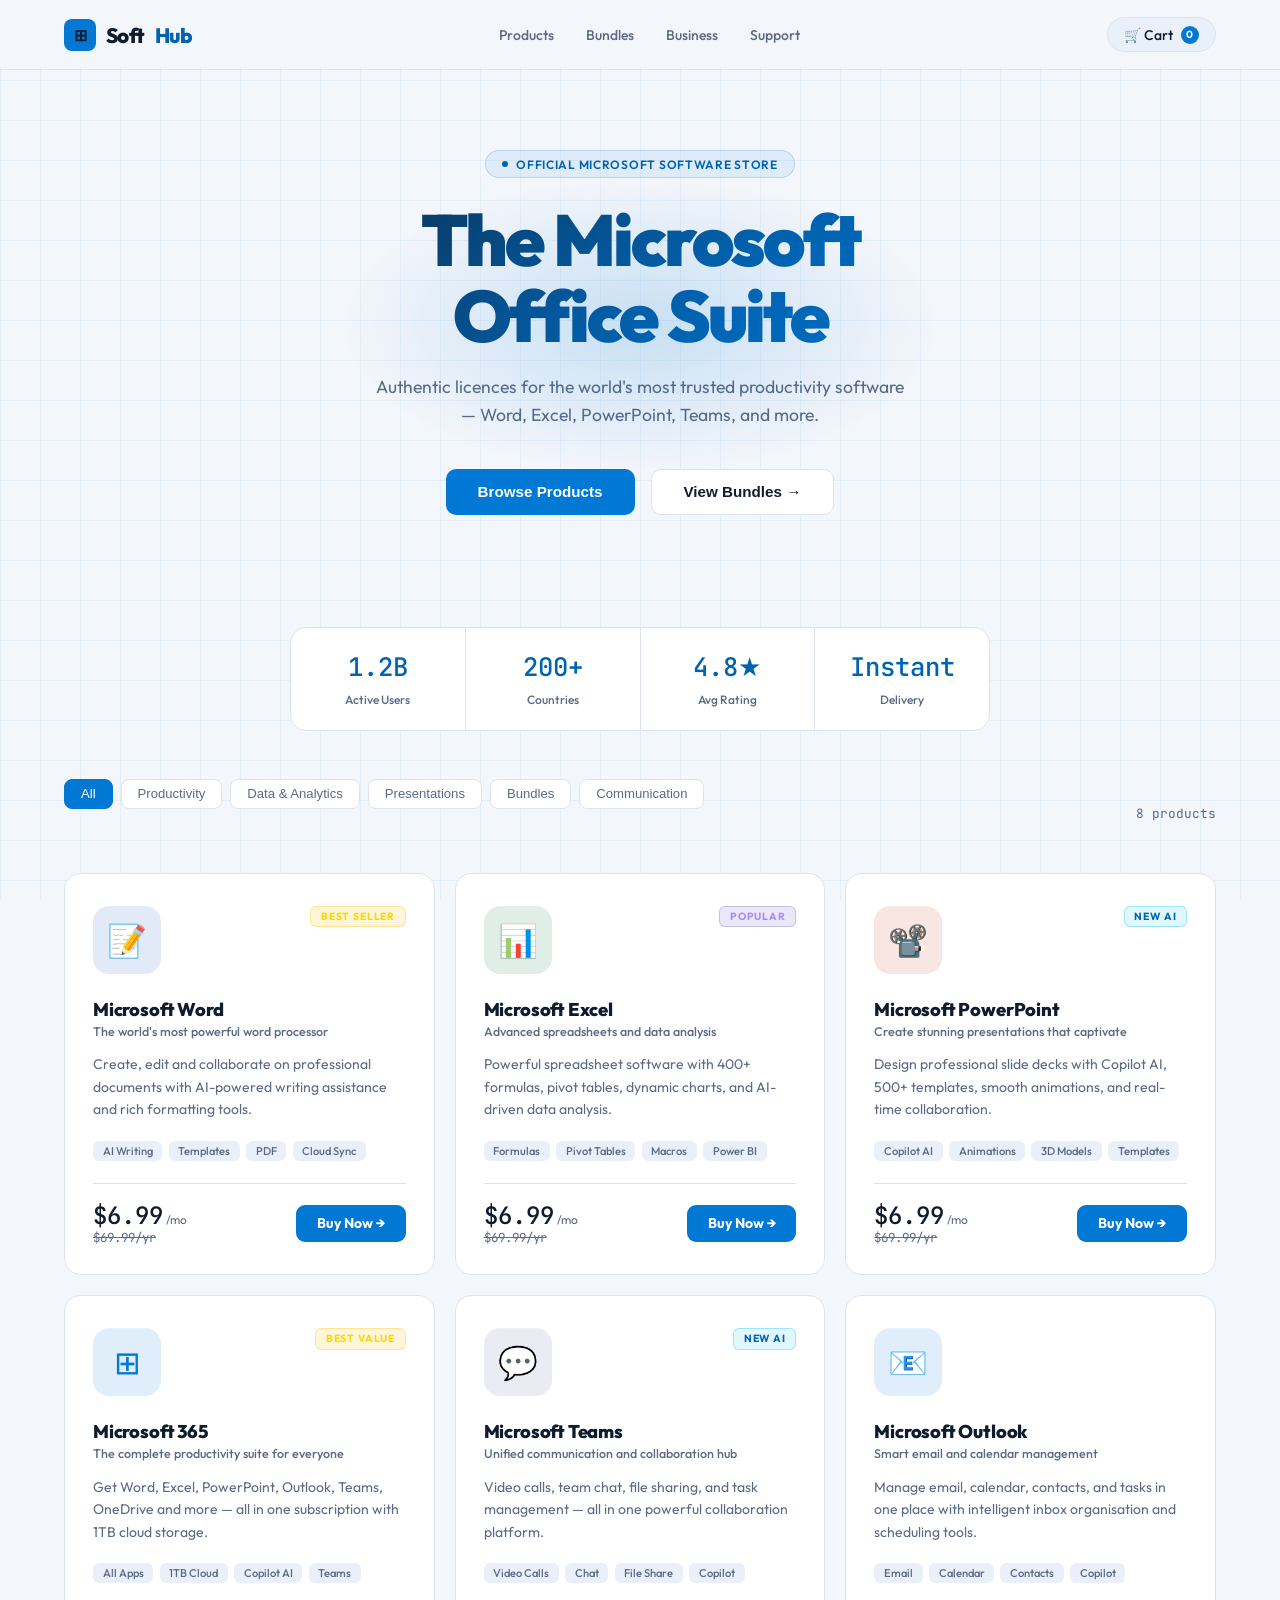
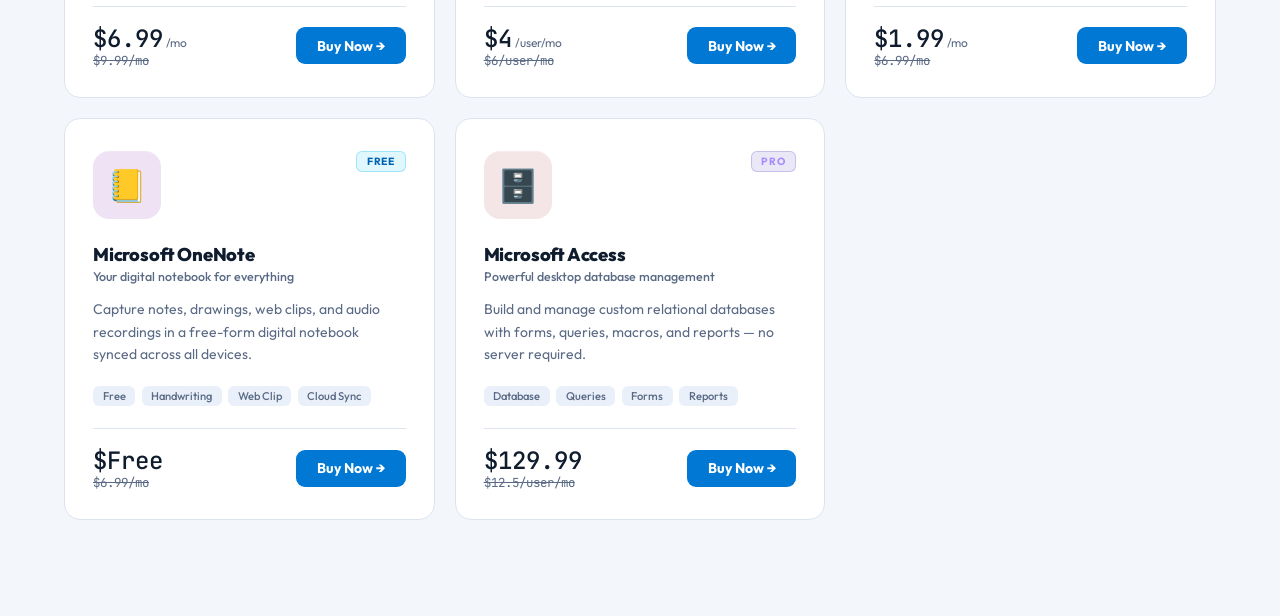
==== index.html @ 1234bba3 "Rename ms-office-store.html to index.html" ====
<!DOCTYPE html>
<html lang="en">
<head>
<meta charset="UTF-8">
<meta name="viewport" content="width=device-width, initial-scale=1.0">
<title>SoftHub — Microsoft Office Store</title>
<link href="https://fonts.googleapis.com/css2?family=Outfit:wght@300;400;500;600;700;800;900&family=JetBrains+Mono:wght@400;500&display=swap" rel="stylesheet">
<style>
  :root {
    --bg: #f3f6fb;
    --surface: #ffffff;
    --card: #ffffff;
    --border: #dde3ee;
    --ink: #0f1c2e;
    --muted: #5a6a85;
    --subtle: #eaf0fa;
    --accent: #0078d4;
    --accent2: #0063b1;
    --glow: rgba(0,120,212,0.18);
    --green: #107c10;
    --green-light: rgba(16,124,16,0.1);
    --word: #185abd;
    --excel: #107c41;
    --ppt: #c43e1c;
    --onenote: #7719aa;
    --teams: #6264a7;
    --outlook: #0078d4;
    --access: #a4373a;
    --publisher: #077568;
  }

  *, *::before, *::after { box-sizing: border-box; margin: 0; padding: 0; }
  html { scroll-behavior: smooth; }

  body {
    font-family: 'Outfit', sans-serif;
    background: var(--bg);
    color: var(--ink);
    min-height: 100vh;
    overflow-x: hidden;
  }

  /* ── BACKGROUND GRID ── */
  body::before {
    content: '';
    position: fixed; inset: 0; z-index: 0;
    background-image:
      linear-gradient(rgba(0,120,212,0.06) 1px, transparent 1px),
      linear-gradient(90deg, rgba(0,120,212,0.06) 1px, transparent 1px);
    background-size: 40px 40px;
    pointer-events: none;
  }

  /* ── NAV ── */
  nav {
    position: sticky; top: 0; z-index: 100;
    background: rgba(243,246,251,0.92);
    backdrop-filter: blur(16px);
    border-bottom: 1px solid var(--border);
    padding: 0 clamp(1.5rem, 5vw, 5rem);
    display: flex; align-items: center; justify-content: space-between;
    height: 70px;
  }

  .nav-logo {
    display: flex; align-items: center; gap: 0.6rem;
    font-weight: 800; font-size: 1.3rem;
    cursor: pointer; color: var(--ink);
    letter-spacing: -0.02em;
  }
  .nav-logo-icon {
    width: 32px; height: 32px;
    background: var(--accent);
    border-radius: 8px;
    display: flex; align-items: center; justify-content: center;
    font-size: 1rem;
  }
  .nav-logo span { color: var(--accent2); }

  .nav-links { display: flex; gap: 2rem; }
  .nav-link {
    font-size: 0.875rem; font-weight: 500; color: var(--muted);
    cursor: pointer; transition: color 0.2s; text-decoration: none;
  }
  .nav-link:hover { color: var(--ink); }

  .nav-right { display: flex; align-items: center; gap: 1rem; }

  .cart-pill {
    display: flex; align-items: center; gap: 0.5rem;
    background: var(--subtle); border: 1px solid var(--border);
    color: var(--ink); border-radius: 100px;
    padding: 0.45rem 1rem; font-size: 0.875rem; font-weight: 500;
    cursor: pointer; transition: all 0.2s;
  }
  .cart-pill:hover { border-color: var(--accent); color: var(--accent2); }

  .cart-badge {
    background: var(--accent); color: #fff;
    font-size: 0.65rem; font-weight: 700;
    width: 18px; height: 18px; border-radius: 50%;
    display: inline-flex; align-items: center; justify-content: center;
  }

  /* ── PAGE ── */
  .page { animation: fadeUp 0.4s cubic-bezier(.22,1,.36,1) both; }
  @keyframes fadeUp {
    from { opacity:0; transform: translateY(22px); }
    to   { opacity:1; transform: translateY(0); }
  }

  /* ══════════ STORE PAGE ══════════ */
  .store-page { padding: 0 clamp(1.5rem, 5vw, 5rem) 6rem; position: relative; z-index: 1; }

  /* Hero */
  .hero {
    padding: 5rem 0 4rem;
    text-align: center;
    position: relative;
  }

  .hero::before {
    content: '';
    position: absolute;
    top: 50%; left: 50%;
    transform: translate(-50%, -50%);
    width: 600px; height: 300px;
    background: radial-gradient(ellipse, rgba(0,120,212,0.18) 0%, transparent 70%);
    pointer-events: none;
  }

  .hero-badge {
    display: inline-flex; align-items: center; gap: 0.5rem;
    background: rgba(0,120,212,0.08); border: 1px solid rgba(0,120,212,0.2);
    color: var(--accent2); font-size: 0.75rem; font-weight: 600;
    letter-spacing: 0.06em; text-transform: uppercase;
    padding: 0.35rem 1rem; border-radius: 100px;
    margin-bottom: 1.5rem;
  }
  .badge-dot {
    width: 6px; height: 6px; background: var(--accent2);
    border-radius: 50%; animation: blink 1.5s ease-in-out infinite;
  }
  @keyframes blink { 0%,100%{opacity:1} 50%{opacity:0.3} }

  .hero h1 {
    font-size: clamp(2.5rem, 6vw, 4.5rem);
    font-weight: 900; line-height: 1.05;
    letter-spacing: -0.04em;
    margin-bottom: 1.2rem;
    background: linear-gradient(135deg, #0f1c2e 0%, #0063b1 60%, #0078d4 100%);
    -webkit-background-clip: text; -webkit-text-fill-color: transparent;
    background-clip: text;
  }

  .hero-sub {
    color: var(--muted); font-size: 1.1rem; font-weight: 400;
    max-width: 540px; margin: 0 auto 2.5rem; line-height: 1.6;
  }

  .hero-btns { display: flex; gap: 1rem; justify-content: center; flex-wrap: wrap; }

  .btn-primary {
    background: var(--accent); color: #fff;
    padding: 0.85rem 2rem; border-radius: 10px;
    font-weight: 700; font-size: 0.95rem; cursor: pointer;
    border: none; transition: all 0.2s;
    box-shadow: 0 0 0 0 var(--glow);
  }
  .btn-primary:hover {
    background: #006cbe;
    box-shadow: 0 0 30px var(--glow);
    transform: translateY(-2px);
  }

  .btn-outline {
    background: #fff; color: var(--ink);
    padding: 0.85rem 2rem; border-radius: 10px;
    font-weight: 600; font-size: 0.95rem; cursor: pointer;
    border: 1px solid var(--border); transition: all 0.2s;
  }
  .btn-outline:hover { border-color: var(--accent); color: var(--accent2); }

  /* Stats strip */
  .stats-strip {
    display: flex; justify-content: center; flex-wrap: wrap; gap: 0;
    border: 1px solid var(--border); border-radius: 16px;
    background: var(--card); overflow: hidden;
    margin: 3rem auto; max-width: 700px;
  }
  .stat-item {
    flex: 1; min-width: 120px;
    padding: 1.4rem 1.5rem; text-align: center;
    border-right: 1px solid var(--border);
  }
  .stat-item:last-child { border-right: none; }
  .stat-num {
    font-family: 'JetBrains Mono', monospace;
    font-size: 1.6rem; font-weight: 500;
    color: var(--accent2); display: block; margin-bottom: 0.2rem;
  }
  .stat-label { font-size: 0.75rem; color: var(--muted); font-weight: 500; }

  /* Filters */
  .section-header {
    display: flex; align-items: center; justify-content: space-between;
    margin-bottom: 1.5rem;
  }
  .section-title {
    font-size: 1rem; font-weight: 700; color: var(--muted);
    letter-spacing: 0.08em; text-transform: uppercase;
  }
  .result-count {
    font-family: 'JetBrains Mono', monospace;
    font-size: 0.8rem; color: var(--muted);
  }

  .filters {
    display: flex; flex-wrap: wrap; gap: 0.5rem; margin-bottom: 2.5rem;
  }
  .filter-chip {
    padding: 0.4rem 1rem; border-radius: 8px;
    border: 1px solid var(--border);
    background: var(--card); color: var(--muted);
    font-size: 0.82rem; font-weight: 500; cursor: pointer;
    transition: all 0.2s;
  }
  .filter-chip:hover { border-color: var(--accent); color: var(--ink); }
  .filter-chip.active { background: var(--accent); color: #fff; border-color: var(--accent); }

  /* Product Grid */
  .product-grid {
    display: grid;
    grid-template-columns: repeat(auto-fill, minmax(290px, 1fr));
    gap: 1.25rem;
  }

  .product-card {
    background: var(--card);
    border: 1px solid var(--border);
    border-radius: 16px; overflow: hidden;
    cursor: pointer;
    transition: transform 0.25s, box-shadow 0.25s, border-color 0.25s;
    animation: cardIn 0.5s cubic-bezier(.22,1,.36,1) both;
    position: relative;
  }
  .product-card:nth-child(2){animation-delay:.04s}
  .product-card:nth-child(3){animation-delay:.08s}
  .product-card:nth-child(4){animation-delay:.12s}
  .product-card:nth-child(5){animation-delay:.16s}
  .product-card:nth-child(6){animation-delay:.20s}
  .product-card:nth-child(7){animation-delay:.24s}
  .product-card:nth-child(8){animation-delay:.28s}
  @keyframes cardIn {
    from{opacity:0;transform:translateY(24px)}
    to{opacity:1;transform:translateY(0)}
  }
  .product-card:hover {
    transform: translateY(-5px);
    box-shadow: 0 20px 60px rgba(0,0,0,0.12);
  }

  .card-top {
    padding: 2rem 1.75rem 1.5rem;
    display: flex; align-items: flex-start; justify-content: space-between;
    position: relative;
  }

  .app-icon {
    width: 68px; height: 68px; border-radius: 16px;
    display: flex; align-items: center; justify-content: center;
    font-size: 2rem; flex-shrink: 0;
    position: relative;
  }
  .app-icon::after {
    content: '';
    position: absolute; inset: 0;
    border-radius: 16px;
    box-shadow: inset 0 1px 0 rgba(255,255,255,0.15);
  }

  .card-badge {
    font-size: 0.65rem; font-weight: 700;
    letter-spacing: 0.08em; text-transform: uppercase;
    padding: 0.2rem 0.6rem; border-radius: 6px;
  }
  .badge-best { background: rgba(255,185,0,0.15); color: #ffd700; border: 1px solid rgba(255,185,0,0.3); }
  .badge-new  { background: rgba(0,188,242,0.12); color: var(--accent2); border: 1px solid rgba(0,188,242,0.3); }
  .badge-sale { background: rgba(200,62,28,0.12); color: #ff6b47; border: 1px solid rgba(200,62,28,0.3); }
  .badge-pop  { background: rgba(118,101,199,0.15); color: #a78bfa; border: 1px solid rgba(118,101,199,0.3); }

  .card-body { padding: 0 1.75rem 1.75rem; }

  .app-name {
    font-size: 1.15rem; font-weight: 800; margin-bottom: 0.2rem;
    letter-spacing: -0.01em;
  }
  .app-tagline {
    font-size: 0.78rem; color: var(--muted); font-weight: 500;
    margin-bottom: 0.9rem;
  }
  .app-desc {
    font-size: 0.875rem; color: var(--muted); line-height: 1.6;
    margin-bottom: 1.25rem;
  }

  .app-features {
    display: flex; flex-wrap: wrap; gap: 0.4rem; margin-bottom: 1.4rem;
  }
  .feature-tag {
    background: var(--subtle); color: var(--muted);
    font-size: 0.7rem; font-weight: 500;
    padding: 0.2rem 0.6rem; border-radius: 6px;
  }

  .card-footer {
    display: flex; align-items: center; justify-content: space-between;
    padding-top: 1rem; border-top: 1px solid var(--border);
  }

  .price-block {}
  .price-main {
    font-family: 'JetBrains Mono', monospace;
    font-size: 1.5rem; font-weight: 500; color: var(--ink);
  }
  .price-period { font-size: 0.75rem; color: var(--muted); font-family: 'Outfit', sans-serif; }
  .price-old {
    font-size: 0.78rem; color: var(--muted);
    text-decoration: line-through; display: block; margin-top: -2px;
    font-family: 'JetBrains Mono', monospace;
  }

  .buy-now-btn {
    background: var(--accent); color: #fff;
    border: none; cursor: pointer;
    padding: 0.6rem 1.3rem; border-radius: 9px;
    font-family: 'Outfit', sans-serif;
    font-size: 0.875rem; font-weight: 700;
    transition: all 0.2s; white-space: nowrap;
  }
  .buy-now-btn:hover {
    background: #006cbe;
    box-shadow: 0 0 20px var(--glow);
    transform: scale(1.04);
  }

  /* ══════════ DETAIL PAGE ══════════ */
  .detail-page {
    padding: 2rem clamp(1.5rem, 5vw, 5rem) 6rem;
    position: relative; z-index: 1;
  }

  .breadcrumb {
    display: flex; align-items: center; gap: 0.5rem;
    font-size: 0.82rem; color: var(--muted); margin-bottom: 3rem;
  }
  .bc-link { color: var(--accent2); cursor: pointer; }
  .bc-link:hover { text-decoration: underline; }
  .bc-sep { color: var(--border); }

  .detail-layout {
    display: grid; grid-template-columns: 1.1fr 1fr;
    gap: 5rem; align-items: start;
  }
  @media(max-width:900px){ .detail-layout{grid-template-columns:1fr;gap:3rem} }

  /* Left panel */
  .detail-left {}

  .detail-icon-box {
    border-radius: 24px; border: 1px solid var(--border);
    display: flex; align-items: center; justify-content: center;
    height: 320px; font-size: 8rem;
    margin-bottom: 1.5rem;
    position: relative; overflow: hidden;
  }
  .icon-glow {
    position: absolute; inset: 0;
    background: radial-gradient(circle at center, var(--icon-glow,rgba(0,120,212,0.2)) 0%, transparent 65%);
  }

  .screenshots {
    display: grid; grid-template-columns: repeat(3,1fr); gap: 0.75rem;
  }
  .screenshot-thumb {
    border-radius: 10px; border: 1px solid var(--border);
    background: var(--card); padding: 1rem;
    display: flex; flex-direction: column; align-items: center; justify-content: center;
    gap: 0.3rem; cursor: pointer; transition: border-color 0.2s;
    font-size: 1.4rem; text-align: center;
  }
  .screenshot-thumb:hover { border-color: var(--accent); }
  .screenshot-thumb span { font-size: 0.65rem; color: var(--muted); font-weight: 500; }

  /* Right panel */
  .detail-right {}

  .detail-app-header {
    display: flex; align-items: center; gap: 1rem; margin-bottom: 1.5rem;
  }
  .detail-icon {
    width: 72px; height: 72px; border-radius: 18px;
    display: flex; align-items: center; justify-content: center;
    font-size: 2.2rem; flex-shrink: 0;
  }
  .detail-app-meta {}
  .detail-app-name {
    font-size: 1.8rem; font-weight: 900; letter-spacing: -0.03em;
    margin-bottom: 0.15rem;
  }
  .detail-app-sub { font-size: 0.85rem; color: var(--muted); }

  .rating-row {
    display: flex; align-items: center; gap: 0.8rem; margin-bottom: 2rem;
  }
  .stars-filled { color: #ffd700; letter-spacing: 1px; font-size: 0.9rem; }
  .review-count { font-size: 0.82rem; color: var(--muted); }
  .verified { font-size: 0.7rem; color: #22c55e; font-weight: 600; }

  .plan-selector { margin-bottom: 2rem; }
  .plan-label {
    font-size: 0.75rem; font-weight: 700; color: var(--muted);
    text-transform: uppercase; letter-spacing: 0.08em;
    margin-bottom: 0.75rem;
  }
  .plans { display: flex; flex-direction: column; gap: 0.6rem; }
  .plan-option {
    border: 1px solid var(--border); border-radius: 12px;
    padding: 1rem 1.25rem; cursor: pointer; transition: all 0.2s;
    display: flex; align-items: center; justify-content: space-between;
  }
  .plan-option:hover { border-color: var(--accent); }
  .plan-option.selected { border-color: var(--accent); background: rgba(0,120,212,0.08); }
  .plan-option-left { display: flex; align-items: center; gap: 0.75rem; }
  .plan-radio {
    width: 16px; height: 16px; border-radius: 50%;
    border: 2px solid var(--border); flex-shrink: 0;
    display: flex; align-items: center; justify-content: center;
    transition: all 0.2s;
  }
  .plan-option.selected .plan-radio { border-color: var(--accent); }
  .plan-radio::after {
    content: ''; width: 8px; height: 8px;
    border-radius: 50%; background: var(--accent); display: none;
  }
  .plan-option.selected .plan-radio::after { display: block; }
  .plan-name { font-weight: 700; font-size: 0.9rem; }
  .plan-desc { font-size: 0.75rem; color: var(--muted); }
  .plan-price {
    font-family: 'JetBrains Mono', monospace;
    font-size: 1.1rem; font-weight: 500; color: var(--accent2);
    text-align: right;
  }
  .plan-period { font-size: 0.65rem; color: var(--muted); font-family: 'Outfit',sans-serif; display: block; }

  .detail-price-display {
    background: var(--card); border: 1px solid var(--border);
    border-radius: 14px; padding: 1.5rem;
    display: flex; align-items: center; justify-content: space-between;
    margin-bottom: 1.5rem;
  }
  .total-label { font-size: 0.8rem; color: var(--muted); margin-bottom: 0.2rem; }
  .total-price {
    font-family: 'JetBrains Mono', monospace;
    font-size: 2rem; font-weight: 500; color: var(--ink);
  }
  .total-savings {
    font-size: 0.75rem; color: #22c55e; font-weight: 600; margin-top: 0.15rem;
  }
  .discount-badge-detail {
    background: rgba(200,62,28,0.15); color: #ff6b47;
    font-size: 0.8rem; font-weight: 700;
    padding: 0.4rem 0.8rem; border-radius: 8px;
    border: 1px solid rgba(200,62,28,0.3);
  }

  .actions { display: flex; gap: 0.75rem; margin-bottom: 1.5rem; }

  .add-cart-btn {
    flex: 1; background: var(--accent); color: #fff;
    border: none; cursor: pointer;
    padding: 1rem; border-radius: 12px;
    font-family: 'Outfit', sans-serif;
    font-size: 1rem; font-weight: 700;
    transition: all 0.25s;
  }
  .add-cart-btn:hover {
    background: #006cbe;
    box-shadow: 0 0 30px var(--glow);
    transform: translateY(-2px);
  }
  .add-cart-btn.success { background: var(--green); }

  .try-btn {
    padding: 1rem 1.5rem; border-radius: 12px;
    border: 1px solid var(--border); background: var(--subtle);
    color: var(--ink); cursor: pointer;
    font-family: 'Outfit', sans-serif; font-weight: 600; font-size: 0.9rem;
    transition: all 0.2s; white-space: nowrap;
  }
  .try-btn:hover { border-color: var(--accent2); color: var(--accent2); }

  .guarantees {
    display: grid; grid-template-columns: 1fr 1fr; gap: 0.6rem;
    margin-bottom: 2rem;
  }
  .guarantee-item {
    background: var(--subtle); border: 1px solid var(--border);
    border-radius: 10px; padding: 0.75rem 1rem;
    display: flex; align-items: center; gap: 0.5rem;
    font-size: 0.78rem; color: var(--muted);
  }
  .guarantee-icon { font-size: 1rem; }

  .features-section { margin-bottom: 2rem; }
  .features-heading {
    font-size: 0.75rem; font-weight: 700; color: var(--muted);
    text-transform: uppercase; letter-spacing: 0.08em;
    margin-bottom: 1rem;
  }
  .feature-list { display: flex; flex-direction: column; gap: 0.6rem; }
  .feature-row {
    display: flex; align-items: flex-start; gap: 0.75rem;
    font-size: 0.875rem; line-height: 1.5;
  }
  .feature-check {
    width: 20px; height: 20px; border-radius: 50%;
    background: var(--green-light); color: #4ade80;
    display: flex; align-items: center; justify-content: center;
    font-size: 0.65rem; font-weight: 700; flex-shrink: 0; margin-top: 1px;
  }
  .feature-text { color: var(--muted); }
  .feature-text strong { color: var(--ink); font-weight: 600; }

  /* Related */
  .related-section {
    margin-top: 5rem; padding-top: 3rem;
    border-top: 1px solid var(--border);
  }
  .related-heading {
    font-size: 1.4rem; font-weight: 800; letter-spacing: -0.02em;
    margin-bottom: 1.5rem;
  }

  /* Toast */
  .toast {
    position: fixed; bottom: 2rem; right: 2rem;
    background: #fff; border: 1px solid var(--border);
    color: var(--ink); padding: 0.9rem 1.5rem;
    border-radius: 12px; font-size: 0.875rem; font-weight: 500;
    z-index: 999; animation: toastIn 0.3s ease both;
    box-shadow: 0 8px 30px rgba(0,0,0,0.12);
    display: flex; align-items: center; gap: 0.5rem;
  }
  @keyframes toastIn { from{opacity:0;transform:translateY(16px)} to{opacity:1;transform:translateY(0)} }
  .toast.hide { animation: toastOut 0.3s ease both; }
  @keyframes toastOut { from{opacity:1;transform:translateY(0)} to{opacity:0;transform:translateY(16px)} }

  /* responsive */
  @media(max-width:600px){
    .product-grid { grid-template-columns: 1fr; }
    .nav-links { display: none; }
    .guarantees { grid-template-columns: 1fr; }
    .screenshots { grid-template-columns: repeat(3,1fr); }
  }
</style>
</head>
<body>

<nav>
  <div class="nav-logo" onclick="showStore()">
    <div class="nav-logo-icon">⊞</div>
    Soft<span>Hub</span>
  </div>
  <div class="nav-links">
    <span class="nav-link" onclick="showStore()">Products</span>
    <span class="nav-link">Bundles</span>
    <span class="nav-link">Business</span>
    <span class="nav-link">Support</span>
  </div>
  <div class="nav-right">
    <div class="cart-pill" onclick="showCartMsg()">
      🛒 Cart <span class="cart-badge" id="cartCount">0</span>
    </div>
  </div>
</nav>

<div id="app"></div>

<script>
const products = [
  {
    id: 1,
    name: 'Microsoft Word',
    tagline: 'The world\'s most powerful word processor',
    category: 'Productivity',
    icon: '📝',
    color: '#185abd',
    glowColor: 'rgba(24,90,189,0.3)',
    badge: 'Best Seller', badgeClass: 'badge-best',
    rating: 4.9, reviews: 124500,
    shortDesc: 'Create, edit and collaborate on professional documents with AI-powered writing assistance and rich formatting tools.',
    longDesc: 'Microsoft Word is the gold standard in document creation. From simple letters to complex reports, Word\'s intelligent tools help you write more confidently. The AI-powered Editor suggests grammar fixes, clarity improvements, and even tone adjustments in real time. Co-author with teammates live, track changes, and manage versions effortlessly.',
    features: [
      { title: 'AI-powered Editor', desc: 'Real-time grammar, clarity, and tone suggestions as you type' },
      { title: 'Live Co-authoring', desc: 'Collaborate simultaneously with teammates in real time' },
      { title: 'Advanced Templates', desc: '1000+ professional templates for every document type' },
      { title: 'Cross-platform sync', desc: 'Access your documents from any device, anywhere' },
      { title: 'PDF Export & Edit', desc: 'Convert, edit, and sign PDF documents with ease' },
    ],
    chips: ['AI Writing', 'Templates', 'PDF', 'Cloud Sync'],
    plans: [
      { name: 'Monthly', desc: 'Billed every month', price: 6.99, period: '/mo' },
      { name: 'Annual', desc: 'Save 20% — billed yearly', price: 69.99, period: '/yr', savings: 'Save $13.89' },
      { name: 'Lifetime', desc: 'One-time purchase, no subscription', price: 149.99, period: '', savings: 'Best Value' },
    ],
    screenshots: [
      { icon: '📄', label: 'Editor' },
      { icon: '🤝', label: 'Collab' },
      { icon: '📊', label: 'Track' },
    ],
  },
  {
    id: 2,
    name: 'Microsoft Excel',
    tagline: 'Advanced spreadsheets and data analysis',
    category: 'Data & Analytics',
    icon: '📊',
    color: '#107c41',
    glowColor: 'rgba(16,124,65,0.3)',
    badge: 'Popular', badgeClass: 'badge-pop',
    rating: 4.8, reviews: 98700,
    shortDesc: 'Powerful spreadsheet software with 400+ formulas, pivot tables, dynamic charts, and AI-driven data analysis.',
    longDesc: 'Excel transforms raw numbers into actionable insights. With over 400 functions, powerful pivot tables, and the new Copilot integration, data analysis has never been faster or more intuitive. Build dashboards, forecast trends with built-in ML tools, automate repetitive tasks with Macros, and connect live to databases or web sources.',
    features: [
      { title: '400+ Functions', desc: 'Financial, statistical, logical, and lookup formulas' },
      { title: 'Pivot Tables', desc: 'Instantly summarise and analyse large datasets' },
      { title: 'AI Insights', desc: 'Copilot-powered trend detection and formula suggestions' },
      { title: 'Power Query', desc: 'Import, transform, and reshape data from any source' },
      { title: 'Dynamic Charts', desc: '70+ chart types including 3D, maps, and sparklines' },
    ],
    chips: ['Formulas', 'Pivot Tables', 'Macros', 'Power BI'],
    plans: [
      { name: 'Monthly', desc: 'Billed every month', price: 6.99, period: '/mo' },
      { name: 'Annual', desc: 'Save 20% — billed yearly', price: 69.99, period: '/yr', savings: 'Save $13.89' },
      { name: 'Lifetime', desc: 'One-time purchase', price: 149.99, period: '', savings: 'Best Value' },
    ],
    screenshots: [
      { icon: '🗃️', label: 'Sheets' },
      { icon: '📈', label: 'Charts' },
      { icon: '🔄', label: 'Pivot' },
    ],
  },
  {
    id: 3,
    name: 'Microsoft PowerPoint',
    tagline: 'Create stunning presentations that captivate',
    category: 'Presentations',
    icon: '📽️',
    color: '#c43e1c',
    glowColor: 'rgba(196,62,28,0.3)',
    badge: 'New AI', badgeClass: 'badge-new',
    rating: 4.7, reviews: 75200,
    shortDesc: 'Design professional slide decks with Copilot AI, 500+ templates, smooth animations, and real-time collaboration.',
    longDesc: 'PowerPoint is the world\'s leading presentation software, now supercharged with Microsoft Copilot. Generate entire slide decks from a prompt, automatically design layouts using Designer AI, add 3D models and cinematic transitions, and rehearse with AI-powered Presenter Coach that gives real-time feedback on your pace, filler words, and eye contact.',
    features: [
      { title: 'Copilot AI Slides', desc: 'Auto-generate full decks from a text prompt instantly' },
      { title: 'Designer AI', desc: 'Smart layout and design suggestions for every slide' },
      { title: 'Presenter Coach', desc: 'AI feedback on pace, tone, and delivery while rehearsing' },
      { title: '3D & Morph', desc: '3D models, Morph transitions, and Zoom navigation' },
      { title: '500+ Templates', desc: 'Professionally designed slide templates for every industry' },
    ],
    chips: ['Copilot AI', 'Animations', '3D Models', 'Templates'],
    plans: [
      { name: 'Monthly', desc: 'Billed every month', price: 6.99, period: '/mo' },
      { name: 'Annual', desc: 'Save 20% — billed yearly', price: 69.99, period: '/yr', savings: 'Save $13.89' },
      { name: 'Lifetime', desc: 'One-time purchase', price: 149.99, period: '', savings: 'Best Value' },
    ],
    screenshots: [
      { icon: '🖼️', label: 'Slides' },
      { icon: '✨', label: 'Design' },
      { icon: '🎙️', label: 'Coach' },
    ],
  },
  {
    id: 4,
    name: 'Microsoft 365',
    tagline: 'The complete productivity suite for everyone',
    category: 'Bundles',
    icon: '⊞',
    color: '#0078d4',
    glowColor: 'rgba(0,120,212,0.3)',
    badge: 'Best Value', badgeClass: 'badge-best',
    rating: 4.9, reviews: 210000,
    shortDesc: 'Get Word, Excel, PowerPoint, Outlook, Teams, OneDrive and more — all in one subscription with 1TB cloud storage.',
    longDesc: 'Microsoft 365 is the ultimate productivity bundle. One subscription gives you the full suite — Word, Excel, PowerPoint, Outlook, OneNote, Teams, OneDrive (1TB per user), and Clipchamp for video editing. With Microsoft Copilot built into every app and seamless cross-device sync, your team stays connected and productive whether in the office, at home, or on the go.',
    features: [
      { title: 'All Apps Included', desc: 'Word, Excel, PowerPoint, Outlook, Teams, OneNote & more' },
      { title: '1TB OneDrive Storage', desc: 'Per user — store, share, and sync everything in the cloud' },
      { title: 'Copilot AI Built-in', desc: 'AI assistant across every Microsoft 365 application' },
      { title: 'Up to 6 Users', desc: 'Family plan allows installation on up to 6 devices each' },
      { title: 'Always Up-to-Date', desc: 'Latest features and security updates automatically' },
    ],
    chips: ['All Apps', '1TB Cloud', 'Copilot AI', 'Teams'],
    plans: [
      { name: 'Personal', desc: '1 user, 1TB storage/mo', price: 6.99, period: '/mo' },
      { name: 'Family', desc: 'Up to 6 users, 6TB total/mo', price: 9.99, period: '/mo', savings: 'Most Popular' },
      { name: 'Business Basic', desc: 'Per user, Teams + cloud apps', price: 6.00, period: '/user/mo', savings: 'For Teams' },
    ],
    screenshots: [
      { icon: '📝', label: 'Word' },
      { icon: '📊', label: 'Excel' },
      { icon: '📽️', label: 'PowerPoint' },
    ],
  },
  {
    id: 5,
    name: 'Microsoft Teams',
    tagline: 'Unified communication and collaboration hub',
    category: 'Communication',
    icon: '💬',
    color: '#6264a7',
    glowColor: 'rgba(98,100,167,0.3)',
    badge: 'New AI', badgeClass: 'badge-new',
    rating: 4.6, reviews: 89300,
    shortDesc: 'Video calls, team chat, file sharing, and task management — all in one powerful collaboration platform.',
    longDesc: 'Microsoft Teams is your all-in-one hub for teamwork. Host HD video meetings for up to 1,000 participants, chat in organised channels, share and co-edit files in real time, and manage projects with built-in tasks. Copilot in Teams can summarise meetings you missed, draft messages, and surface key decisions from long threads instantly.',
    features: [
      { title: 'HD Video Meetings', desc: 'Up to 1,000 participants with noise suppression and blur' },
      { title: 'Persistent Chat', desc: 'Organised channels by team, project, or topic' },
      { title: 'Copilot Summaries', desc: 'AI recaps of meetings and threads you missed' },
      { title: 'App Integrations', desc: '700+ app integrations including GitHub and Salesforce' },
      { title: 'Live Captions', desc: 'Real-time captions and translation in 30+ languages' },
    ],
    chips: ['Video Calls', 'Chat', 'File Share', 'Copilot'],
    plans: [
      { name: 'Essentials', desc: 'Chat + meetings, no Office apps', price: 4.00, period: '/user/mo' },
      { name: 'Microsoft 365 Business Basic', desc: 'Teams + web apps + 1TB storage', price: 6.00, period: '/user/mo', savings: 'Popular' },
      { name: 'Business Standard', desc: 'Full desktop Office + Teams', price: 12.50, period: '/user/mo', savings: 'Best for Teams' },
    ],
    screenshots: [
      { icon: '🎥', label: 'Meetings' },
      { icon: '💬', label: 'Chat' },
      { icon: '📁', label: 'Files' },
    ],
  },
  {
    id: 6,
    name: 'Microsoft Outlook',
    tagline: 'Smart email and calendar management',
    category: 'Communication',
    icon: '📧',
    color: '#0078d4',
    glowColor: 'rgba(0,120,212,0.3)',
    badge: null,
    rating: 4.5, reviews: 65400,
    shortDesc: 'Manage email, calendar, contacts, and tasks in one place with intelligent inbox organisation and scheduling tools.',
    longDesc: 'Outlook keeps your communications and schedule under perfect control. The Focused Inbox intelligently separates important email from clutter. Copilot can draft emails, summarise long threads, and schedule meetings on your behalf. The integrated calendar syncs with Teams and allows booking shared rooms, setting up recurring meetings, and viewing colleagues\' availability at a glance.',
    features: [
      { title: 'Focused Inbox', desc: 'AI-powered email triage keeps important messages front and centre' },
      { title: 'Copilot Drafting', desc: 'Generate and refine emails with AI in seconds' },
      { title: 'Integrated Calendar', desc: 'Schedule meetings, rooms, and events with one click' },
      { title: 'Advanced Rules', desc: 'Automate sorting, flagging, and forwarding of emails' },
      { title: 'Offline Access', desc: 'Read and compose emails even without an internet connection' },
    ],
    chips: ['Email', 'Calendar', 'Contacts', 'Copilot'],
    plans: [
      { name: 'Monthly', desc: 'Standalone Outlook subscription', price: 1.99, period: '/mo' },
      { name: 'Microsoft 365 Personal', desc: 'Outlook + full Office suite', price: 6.99, period: '/mo', savings: 'Recommended' },
      { name: 'Lifetime', desc: 'One-time purchase, permanent licence', price: 49.99, period: '', savings: 'Best Value' },
    ],
    screenshots: [
      { icon: '📬', label: 'Inbox' },
      { icon: '📅', label: 'Calendar' },
      { icon: '✉️', label: 'Compose' },
    ],
  },
  {
    id: 7,
    name: 'Microsoft OneNote',
    tagline: 'Your digital notebook for everything',
    category: 'Productivity',
    icon: '📒',
    color: '#7719aa',
    glowColor: 'rgba(119,25,170,0.3)',
    badge: 'Free', badgeClass: 'badge-new',
    rating: 4.7, reviews: 43200,
    shortDesc: 'Capture notes, drawings, web clips, and audio recordings in a free-form digital notebook synced across all devices.',
    longDesc: 'OneNote is your always-available digital notebook. Capture anything — typed notes, handwritten ink, sketches, photos, audio recordings, and web clips — and organise them into notebooks, sections, and pages. With Copilot, OneNote can summarise meeting notes, generate action items, and even draft content from your existing notes. Available free on all devices.',
    features: [
      { title: 'Free-form Canvas', desc: 'Click anywhere on the page and start writing or drawing' },
      { title: 'Ink to Text', desc: 'Convert handwritten notes to typed text automatically' },
      { title: 'Web Clipper', desc: 'Save articles, screenshots, and pages from any browser' },
      { title: 'Shared Notebooks', desc: 'Collaborate and share notebooks with teammates in real time' },
      { title: 'Copilot Summaries', desc: 'Let AI summarise, organise, and expand your notes' },
    ],
    chips: ['Free', 'Handwriting', 'Web Clip', 'Cloud Sync'],
    plans: [
      { name: 'Free', desc: 'Core features — always free', price: 0, period: '' },
      { name: 'Microsoft 365 Personal', desc: 'Premium features + full Office suite', price: 6.99, period: '/mo', savings: 'More features' },
      { name: 'Microsoft 365 Family', desc: 'Up to 6 users with premium OneNote', price: 9.99, period: '/mo', savings: 'Best for families' },
    ],
    screenshots: [
      { icon: '✏️', label: 'Write' },
      { icon: '🎨', label: 'Draw' },
      { icon: '🔗', label: 'Clip' },
    ],
  },
  {
    id: 8,
    name: 'Microsoft Access',
    tagline: 'Powerful desktop database management',
    category: 'Data & Analytics',
    icon: '🗄️',
    color: '#a4373a',
    glowColor: 'rgba(164,55,58,0.3)',
    badge: 'Pro', badgeClass: 'badge-pop',
    rating: 4.4, reviews: 18700,
    shortDesc: 'Build and manage custom relational databases with forms, queries, macros, and reports — no server required.',
    longDesc: 'Microsoft Access brings the power of a full relational database to your desktop. Build custom business applications with forms, automated workflows, and pixel-perfect reports — all without a server. Link Access to SQL Server, SharePoint, or Excel to combine the ease of a desktop app with enterprise-grade data. Ideal for tracking inventory, managing contacts, or building custom line-of-business tools.',
    features: [
      { title: 'Relational Database', desc: 'Tables, queries, relationships, and referential integrity' },
      { title: 'Custom Forms', desc: 'Drag-and-drop form designer for data entry interfaces' },
      { title: 'Macro Automation', desc: 'Automate tasks and workflows without writing code' },
      { title: 'SQL Server Link', desc: 'Connect to SQL Server and Azure for enterprise data' },
      { title: 'Report Builder', desc: 'Professional reports with grouping, sorting, and totals' },
    ],
    chips: ['Database', 'Queries', 'Forms', 'Reports'],
    plans: [
      { name: 'Lifetime', desc: 'One-time purchase, Access standalone', price: 129.99, period: '', savings: 'Best Value' },
      { name: 'Microsoft 365 Business', desc: 'Access + full Office apps subscription', price: 12.50, period: '/user/mo' },
    ],
    screenshots: [
      { icon: '🗃️', label: 'Tables' },
      { icon: '🔍', label: 'Queries' },
      { icon: '📋', label: 'Forms' },
    ],
  },
];

let cartCount = 0;
let currentFilter = 'All';
const categories = ['All', ...new Set(products.map(p => p.category))];

function setCart(n){
  cartCount = n;
  document.getElementById('cartCount').textContent = cartCount;
}

function showToast(msg){
  const e = document.querySelector('.toast');
  if(e) e.remove();
  const t = document.createElement('div');
  t.className = 'toast';
  t.innerHTML = `<span style="color:#4ade80">✓</span> ${msg}`;
  document.body.appendChild(t);
  setTimeout(()=>{ t.classList.add('hide'); setTimeout(()=>t.remove(), 350); }, 2500);
}

function showCartMsg(){
  showToast(`${cartCount} item${cartCount!==1?'s':''} in your cart`);
}

function starsHTML(r){
  return '★'.repeat(Math.round(r)) + '☆'.repeat(5-Math.round(r));
}

function formatNum(n){
  return n >= 1000 ? (n/1000).toFixed(0)+'k+' : n;
}

/* ── STORE ── */
function renderStore(){
  const filtered = currentFilter==='All' ? products : products.filter(p=>p.category===currentFilter);

  document.getElementById('app').innerHTML = `
  <div class="store-page page">
    <div class="hero">
      <div class="hero-badge"><span class="badge-dot"></span> Official Microsoft Software Store</div>
      <h1>The Microsoft<br>Office Suite</h1>
      <p class="hero-sub">Authentic licences for the world's most trusted productivity software — Word, Excel, PowerPoint, Teams, and more.</p>
      <div class="hero-btns">
        <button class="btn-primary" onclick="document.querySelector('.product-grid').scrollIntoView({behavior:'smooth'})">Browse Products</button>
        <button class="btn-outline" onclick="filterBy('Bundles')">View Bundles →</button>
      </div>
    </div>

    <div class="stats-strip">
      <div class="stat-item"><span class="stat-num">1.2B</span><span class="stat-label">Active Users</span></div>
      <div class="stat-item"><span class="stat-num">200+</span><span class="stat-label">Countries</span></div>
      <div class="stat-item"><span class="stat-num">4.8★</span><span class="stat-label">Avg Rating</span></div>
      <div class="stat-item"><span class="stat-num">Instant</span><span class="stat-label">Delivery</span></div>
    </div>

    <div class="section-header">
      <div class="filters">
        ${categories.map(c=>`<button class="filter-chip ${c===currentFilter?'active':''}" onclick="filterBy('${c}')">${c}</button>`).join('')}
      </div>
      <div class="result-count">${filtered.length} products</div>
    </div>

    <div class="product-grid">
      ${filtered.map(p=>`
        <div class="product-card" onclick="showDetail(${p.id})" style="border-color:${p.id?'':''}">
          <div class="card-top">
            <div class="app-icon" style="background:${p.color}20;color:${p.color};">${p.icon}</div>
            ${p.badge ? `<span class="card-badge ${p.badgeClass}">${p.badge}</span>` : ''}
          </div>
          <div class="card-body">
            <div class="app-name">${p.name}</div>
            <div class="app-tagline">${p.tagline}</div>
            <div class="app-desc">${p.shortDesc}</div>
            <div class="app-features">
              ${p.chips.map(c=>`<span class="feature-tag">${c}</span>`).join('')}
            </div>
            <div class="card-footer">
              <div class="price-block">
                <span class="price-main">$${p.plans[0].price === 0 ? 'Free' : p.plans[0].price}</span>
                <span class="price-period">${p.plans[0].period || ''}</span>
                ${p.plans[1] ? `<span class="price-old">$${p.plans[1].price}${p.plans[1].period}</span>` : ''}
              </div>
              <button class="buy-now-btn" onclick="event.stopPropagation();showDetail(${p.id})">Buy Now →</button>
            </div>
          </div>
        </div>
      `).join('')}
    </div>
  </div>`;
}

function filterBy(cat){
  currentFilter = cat;
  renderStore();
  window.scrollTo({top:0,behavior:'smooth'});
}

function showStore(){
  currentFilter='All';
  renderStore();
  window.scrollTo({top:0,behavior:'smooth'});
}

/* ── DETAIL ── */
function showDetail(id){
  const p = products.find(x=>x.id===id);
  if(!p) return;
  window._selectedPlan = 0;
  window._product = p;

  const related = products.filter(x=>x.category===p.category&&x.id!==p.id).slice(0,3);

  renderDetail(p, related);
  window.scrollTo({top:0,behavior:'smooth'});
}

function renderDetail(p, related){
  const plan = p.plans[window._selectedPlan];

  document.getElementById('app').innerHTML = `
  <div class="detail-page page">
    <div class="breadcrumb">
      <span class="bc-link" onclick="showStore()">Home</span>
      <span class="bc-sep">›</span>
      <span class="bc-link" onclick="filterBy('${p.category}')">${p.category}</span>
      <span class="bc-sep">›</span>
      <span>${p.name}</span>
    </div>

    <div class="detail-layout">
      <!-- LEFT -->
      <div class="detail-left">
        <div class="detail-icon-box" style="background:${p.color}12;">
          <div class="icon-glow" style="--icon-glow:${p.glowColor};"></div>
          <span style="font-size:7rem;position:relative;z-index:1;animation:floatIcon 3s ease-in-out infinite;">${p.icon}</span>
        </div>
        <div class="screenshots">
          ${p.screenshots.map(s=>`
            <div class="screenshot-thumb">
              ${s.icon}<span>${s.label}</span>
            </div>
          `).join('')}
        </div>
      </div>

      <!-- RIGHT -->
      <div class="detail-right">
        <div class="detail-app-header">
          <div class="detail-icon" style="background:${p.color}20;color:${p.color};">${p.icon}</div>
          <div class="detail-app-meta">
            <div class="detail-app-name">${p.name}</div>
            <div class="detail-app-sub">${p.tagline}</div>
          </div>
        </div>

        <div class="rating-row">
          <span class="stars-filled">${starsHTML(p.rating)}</span>
          <span style="font-family:'JetBrains Mono',monospace;font-size:.85rem;">${p.rating}</span>
          <span class="review-count">${formatNum(p.reviews)} reviews</span>
          <span class="verified">✓ Verified Seller</span>
        </div>

        <p style="color:var(--muted);font-size:.9rem;line-height:1.7;margin-bottom:2rem;">${p.longDesc}</p>

        <div class="plan-selector">
          <div class="plan-label">Choose Your Plan</div>
          <div class="plans" id="plansList">
            ${p.plans.map((pl,i)=>`
              <div class="plan-option ${i===window._selectedPlan?'selected':''}" onclick="selectPlan(${i})">
                <div class="plan-option-left">
                  <div class="plan-radio"></div>
                  <div>
                    <div class="plan-name">${pl.name}</div>
                    <div class="plan-desc">${pl.desc}</div>
                  </div>
                </div>
                <div class="plan-price">
                  ${pl.price===0?'Free':'$'+pl.price}<span class="plan-period">${pl.period}</span>
                  ${pl.savings?`<span style="font-size:.65rem;color:#4ade80;font-family:'Outfit',sans-serif;display:block;text-align:right;">${pl.savings}</span>`:''}
                </div>
              </div>
            `).join('')}
          </div>
        </div>

        <div class="detail-price-display">
          <div>
            <div class="total-label">Total Price</div>
            <div class="total-price">${plan.price===0?'Free':'$'+plan.price}<span style="font-size:.8rem;color:var(--muted);font-family:'Outfit',sans-serif;"> ${plan.period}</span></div>
            ${plan.savings?`<div class="total-savings">🎉 ${plan.savings}</div>`:''}
          </div>
          ${plan.price>0?`<div class="discount-badge-detail">Instant Download</div>`:''}
        </div>

        <div class="actions">
          <button class="add-cart-btn" id="addCartBtn" onclick="addToCart('${p.name}')">
            🛒 Add to Cart
          </button>
          <button class="try-btn" onclick="showToast('Redirecting to free trial...')">Try Free →</button>
        </div>

        <div class="guarantees">
          <div class="guarantee-item"><span class="guarantee-icon">🔒</span>Secure checkout</div>
          <div class="guarantee-item"><span class="guarantee-icon">⚡</span>Instant delivery</div>
          <div class="guarantee-item"><span class="guarantee-icon">🔄</span>30-day refund</div>
          <div class="guarantee-item"><span class="guarantee-icon">✅</span>Genuine licence</div>
        </div>

        <div class="features-section">
          <div class="features-heading">Key Features</div>
          <div class="feature-list">
            ${p.features.map(f=>`
              <div class="feature-row">
                <div class="feature-check">✓</div>
                <div class="feature-text"><strong>${f.title}</strong> — ${f.desc}</div>
              </div>
            `).join('')}
          </div>
        </div>
      </div>
    </div>

    ${related.length>0?`
      <div class="related-section">
        <div class="related-heading">You Might Also Like</div>
        <div class="product-grid">
          ${related.map(r=>`
            <div class="product-card" onclick="showDetail(${r.id})">
              <div class="card-top">
                <div class="app-icon" style="background:${r.color}20;color:${r.color};">${r.icon}</div>
                ${r.badge?`<span class="card-badge ${r.badgeClass}">${r.badge}</span>`:''}
              </div>
              <div class="card-body">
                <div class="app-name">${r.name}</div>
                <div class="app-tagline">${r.tagline}</div>
                <div class="card-footer" style="margin-top:1rem;">
                  <div class="price-main" style="font-size:1.2rem;">$${r.plans[0].price===0?'Free':r.plans[0].price}<span style="font-size:.7rem;color:var(--muted);font-family:'Outfit',sans-serif;">${r.plans[0].period}</span></div>
                  <button class="buy-now-btn" style="font-size:.8rem;padding:.5rem 1rem;" onclick="event.stopPropagation();showDetail(${r.id})">View →</button>
                </div>
              </div>
            </div>
          `).join('')}
        </div>
      </div>
    `:''}
  </div>`;
}

function selectPlan(i){
  window._selectedPlan = i;
  showDetail(window._product.id);
  window.scrollTo({top:0,behavior:'smooth'});
}

function addToCart(name){
  setCart(cartCount+1);
  const btn = document.getElementById('addCartBtn');
  if(btn){
    btn.textContent='✓ Added to Cart!';
    btn.classList.add('success');
    setTimeout(()=>{
      btn.textContent='🛒 Add to Cart';
      btn.classList.remove('success');
    }, 2000);
  }
  showToast(`${name} added to cart`);
}

// Float animation
const s = document.createElement('style');
s.textContent=`@keyframes floatIcon{0%,100%{transform:translateY(0) scale(1)}50%{transform:translateY(-14px) scale(1.05)}}`;
document.head.appendChild(s);

renderStore();
</script>
</body>
</html>
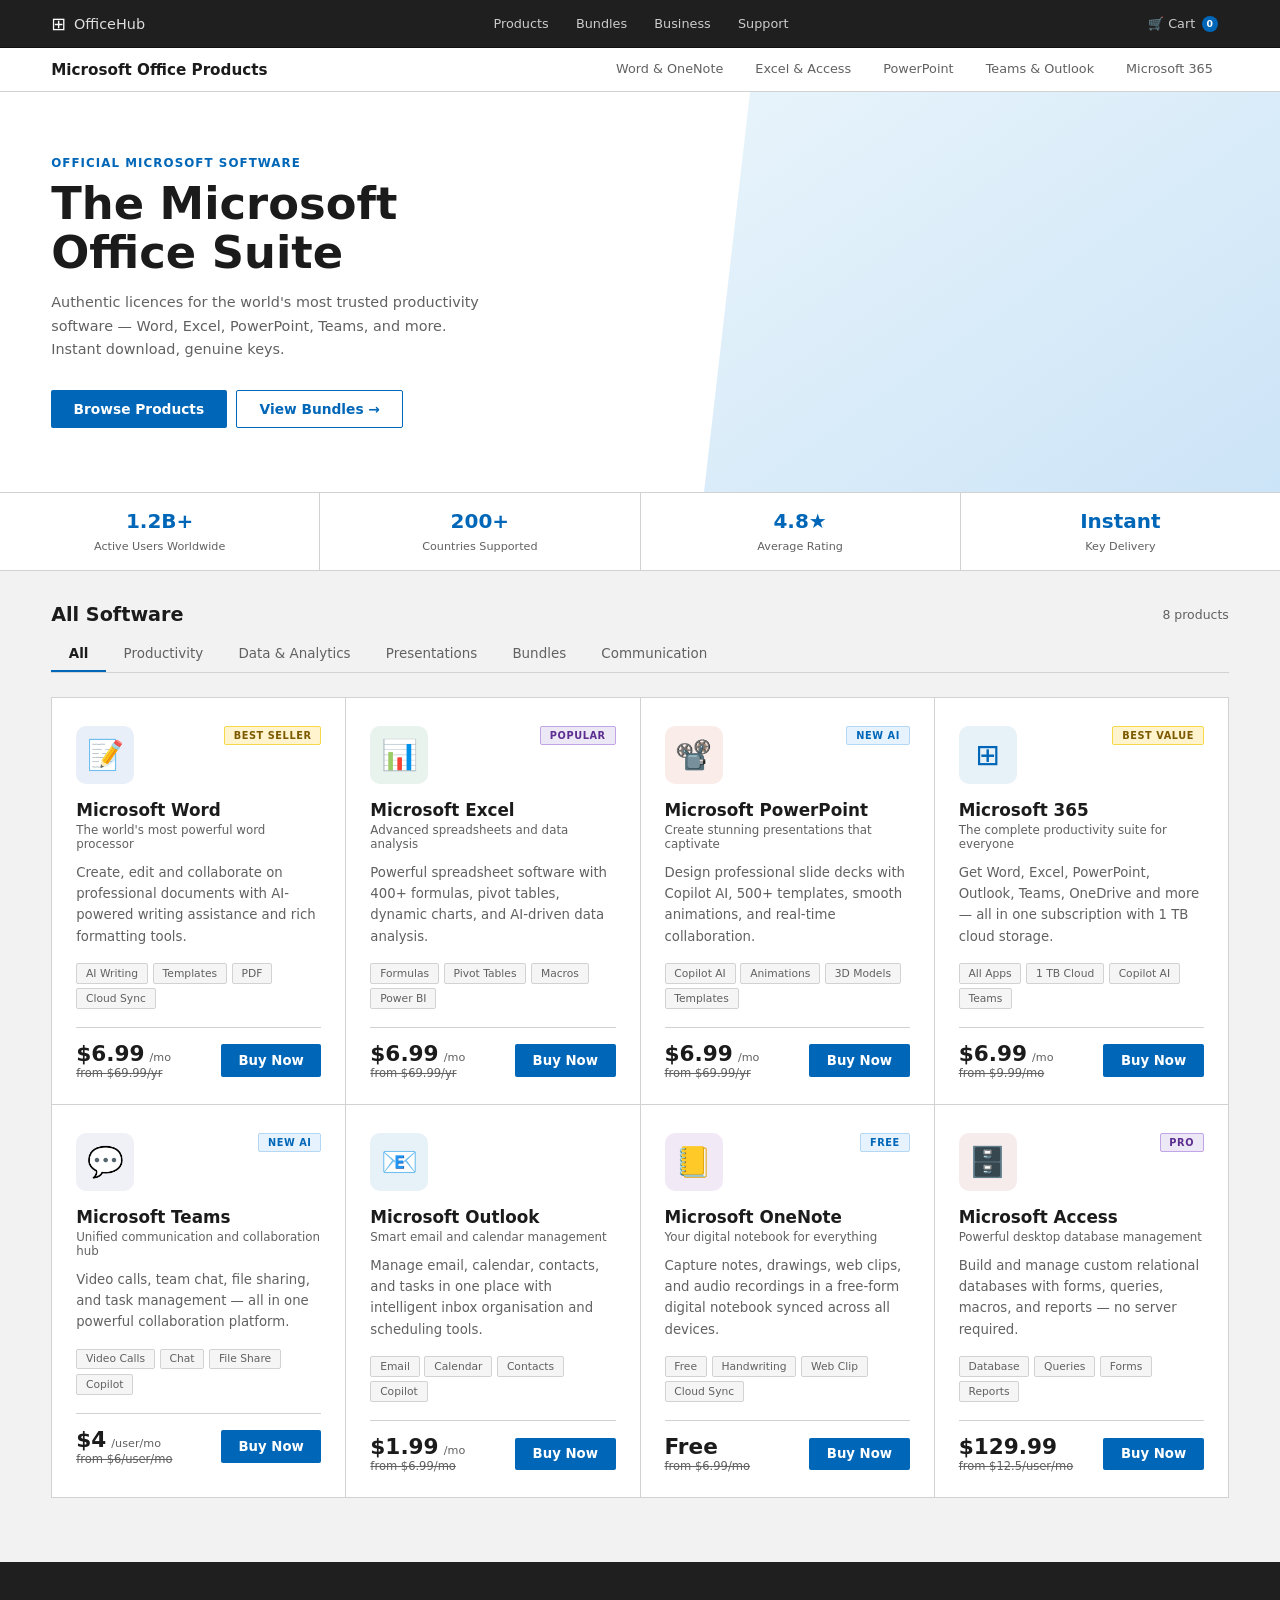
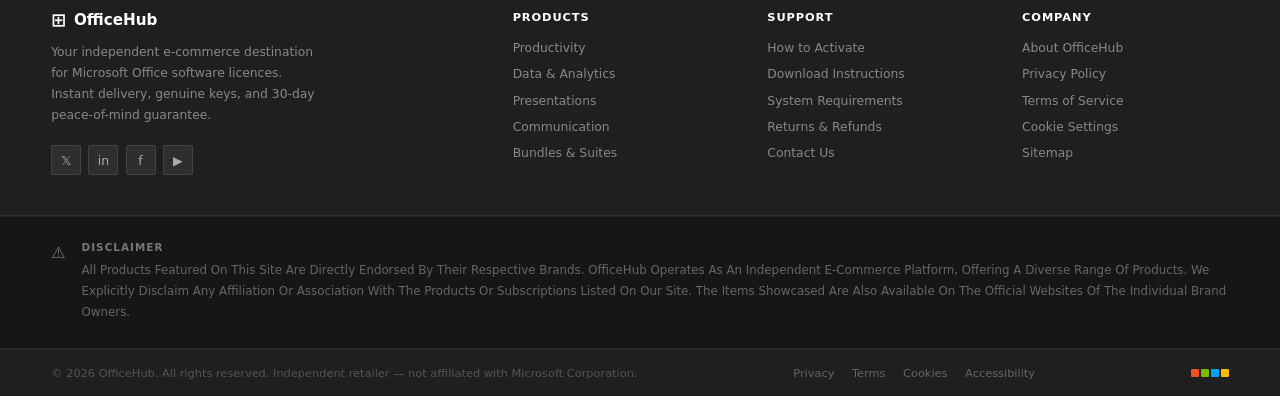
==== commit 32cc8051: "Add files via upload" ====
--- a/index.html
+++ b/index.html
@@ -1,1116 +1,54 @@
 <!DOCTYPE html>
 <html lang="en">
 <head>
-<meta charset="UTF-8">
-<meta name="viewport" content="width=device-width, initial-scale=1.0">
-<title>SoftHub — Microsoft Office Store</title>
-<link href="https://fonts.googleapis.com/css2?family=Outfit:wght@300;400;500;600;700;800;900&family=JetBrains+Mono:wght@400;500&display=swap" rel="stylesheet">
-<style>
-  :root {
-    --bg: #f3f6fb;
-    --surface: #ffffff;
-    --card: #ffffff;
-    --border: #dde3ee;
-    --ink: #0f1c2e;
-    --muted: #5a6a85;
-    --subtle: #eaf0fa;
-    --accent: #0078d4;
-    --accent2: #0063b1;
-    --glow: rgba(0,120,212,0.18);
-    --green: #107c10;
-    --green-light: rgba(16,124,16,0.1);
-    --word: #185abd;
-    --excel: #107c41;
-    --ppt: #c43e1c;
-    --onenote: #7719aa;
-    --teams: #6264a7;
-    --outlook: #0078d4;
-    --access: #a4373a;
-    --publisher: #077568;
-  }
+  <meta charset="UTF-8" />
+  <meta name="viewport" content="width=device-width, initial-scale=1.0" />
+  <title>OfficeHub — Microsoft Office Software Store</title>
+  <meta name="description" content="Buy genuine Microsoft Office licences — Word, Excel, PowerPoint, Microsoft 365, Teams, Outlook and more. Instant delivery." />
 
-  *, *::before, *::after { box-sizing: border-box; margin: 0; padding: 0; }
-  html { scroll-behavior: smooth; }
-
-  body {
-    font-family: 'Outfit', sans-serif;
-    background: var(--bg);
-    color: var(--ink);
-    min-height: 100vh;
-    overflow-x: hidden;
-  }
-
-  /* ── BACKGROUND GRID ── */
-  body::before {
-    content: '';
-    position: fixed; inset: 0; z-index: 0;
-    background-image:
-      linear-gradient(rgba(0,120,212,0.06) 1px, transparent 1px),
-      linear-gradient(90deg, rgba(0,120,212,0.06) 1px, transparent 1px);
-    background-size: 40px 40px;
-    pointer-events: none;
-  }
-
-  /* ── NAV ── */
-  nav {
-    position: sticky; top: 0; z-index: 100;
-    background: rgba(243,246,251,0.92);
-    backdrop-filter: blur(16px);
-    border-bottom: 1px solid var(--border);
-    padding: 0 clamp(1.5rem, 5vw, 5rem);
-    display: flex; align-items: center; justify-content: space-between;
-    height: 70px;
-  }
-
-  .nav-logo {
-    display: flex; align-items: center; gap: 0.6rem;
-    font-weight: 800; font-size: 1.3rem;
-    cursor: pointer; color: var(--ink);
-    letter-spacing: -0.02em;
-  }
-  .nav-logo-icon {
-    width: 32px; height: 32px;
-    background: var(--accent);
-    border-radius: 8px;
-    display: flex; align-items: center; justify-content: center;
-    font-size: 1rem;
-  }
-  .nav-logo span { color: var(--accent2); }
-
-  .nav-links { display: flex; gap: 2rem; }
-  .nav-link {
-    font-size: 0.875rem; font-weight: 500; color: var(--muted);
-    cursor: pointer; transition: color 0.2s; text-decoration: none;
-  }
-  .nav-link:hover { color: var(--ink); }
-
-  .nav-right { display: flex; align-items: center; gap: 1rem; }
-
-  .cart-pill {
-    display: flex; align-items: center; gap: 0.5rem;
-    background: var(--subtle); border: 1px solid var(--border);
-    color: var(--ink); border-radius: 100px;
-    padding: 0.45rem 1rem; font-size: 0.875rem; font-weight: 500;
-    cursor: pointer; transition: all 0.2s;
-  }
-  .cart-pill:hover { border-color: var(--accent); color: var(--accent2); }
-
-  .cart-badge {
-    background: var(--accent); color: #fff;
-    font-size: 0.65rem; font-weight: 700;
-    width: 18px; height: 18px; border-radius: 50%;
-    display: inline-flex; align-items: center; justify-content: center;
-  }
-
-  /* ── PAGE ── */
-  .page { animation: fadeUp 0.4s cubic-bezier(.22,1,.36,1) both; }
-  @keyframes fadeUp {
-    from { opacity:0; transform: translateY(22px); }
-    to   { opacity:1; transform: translateY(0); }
-  }
-
-  /* ══════════ STORE PAGE ══════════ */
-  .store-page { padding: 0 clamp(1.5rem, 5vw, 5rem) 6rem; position: relative; z-index: 1; }
-
-  /* Hero */
-  .hero {
-    padding: 5rem 0 4rem;
-    text-align: center;
-    position: relative;
-  }
-
-  .hero::before {
-    content: '';
-    position: absolute;
-    top: 50%; left: 50%;
-    transform: translate(-50%, -50%);
-    width: 600px; height: 300px;
-    background: radial-gradient(ellipse, rgba(0,120,212,0.18) 0%, transparent 70%);
-    pointer-events: none;
-  }
-
-  .hero-badge {
-    display: inline-flex; align-items: center; gap: 0.5rem;
-    background: rgba(0,120,212,0.08); border: 1px solid rgba(0,120,212,0.2);
-    color: var(--accent2); font-size: 0.75rem; font-weight: 600;
-    letter-spacing: 0.06em; text-transform: uppercase;
-    padding: 0.35rem 1rem; border-radius: 100px;
-    margin-bottom: 1.5rem;
-  }
-  .badge-dot {
-    width: 6px; height: 6px; background: var(--accent2);
-    border-radius: 50%; animation: blink 1.5s ease-in-out infinite;
-  }
-  @keyframes blink { 0%,100%{opacity:1} 50%{opacity:0.3} }
-
-  .hero h1 {
-    font-size: clamp(2.5rem, 6vw, 4.5rem);
-    font-weight: 900; line-height: 1.05;
-    letter-spacing: -0.04em;
-    margin-bottom: 1.2rem;
-    background: linear-gradient(135deg, #0f1c2e 0%, #0063b1 60%, #0078d4 100%);
-    -webkit-background-clip: text; -webkit-text-fill-color: transparent;
-    background-clip: text;
-  }
-
-  .hero-sub {
-    color: var(--muted); font-size: 1.1rem; font-weight: 400;
-    max-width: 540px; margin: 0 auto 2.5rem; line-height: 1.6;
-  }
-
-  .hero-btns { display: flex; gap: 1rem; justify-content: center; flex-wrap: wrap; }
-
-  .btn-primary {
-    background: var(--accent); color: #fff;
-    padding: 0.85rem 2rem; border-radius: 10px;
-    font-weight: 700; font-size: 0.95rem; cursor: pointer;
-    border: none; transition: all 0.2s;
-    box-shadow: 0 0 0 0 var(--glow);
-  }
-  .btn-primary:hover {
-    background: #006cbe;
-    box-shadow: 0 0 30px var(--glow);
-    transform: translateY(-2px);
-  }
-
-  .btn-outline {
-    background: #fff; color: var(--ink);
-    padding: 0.85rem 2rem; border-radius: 10px;
-    font-weight: 600; font-size: 0.95rem; cursor: pointer;
-    border: 1px solid var(--border); transition: all 0.2s;
-  }
-  .btn-outline:hover { border-color: var(--accent); color: var(--accent2); }
-
-  /* Stats strip */
-  .stats-strip {
-    display: flex; justify-content: center; flex-wrap: wrap; gap: 0;
-    border: 1px solid var(--border); border-radius: 16px;
-    background: var(--card); overflow: hidden;
-    margin: 3rem auto; max-width: 700px;
-  }
-  .stat-item {
-    flex: 1; min-width: 120px;
-    padding: 1.4rem 1.5rem; text-align: center;
-    border-right: 1px solid var(--border);
-  }
-  .stat-item:last-child { border-right: none; }
-  .stat-num {
-    font-family: 'JetBrains Mono', monospace;
-    font-size: 1.6rem; font-weight: 500;
-    color: var(--accent2); display: block; margin-bottom: 0.2rem;
-  }
-  .stat-label { font-size: 0.75rem; color: var(--muted); font-weight: 500; }
-
-  /* Filters */
-  .section-header {
-    display: flex; align-items: center; justify-content: space-between;
-    margin-bottom: 1.5rem;
-  }
-  .section-title {
-    font-size: 1rem; font-weight: 700; color: var(--muted);
-    letter-spacing: 0.08em; text-transform: uppercase;
-  }
-  .result-count {
-    font-family: 'JetBrains Mono', monospace;
-    font-size: 0.8rem; color: var(--muted);
-  }
-
-  .filters {
-    display: flex; flex-wrap: wrap; gap: 0.5rem; margin-bottom: 2.5rem;
-  }
-  .filter-chip {
-    padding: 0.4rem 1rem; border-radius: 8px;
-    border: 1px solid var(--border);
-    background: var(--card); color: var(--muted);
-    font-size: 0.82rem; font-weight: 500; cursor: pointer;
-    transition: all 0.2s;
-  }
-  .filter-chip:hover { border-color: var(--accent); color: var(--ink); }
-  .filter-chip.active { background: var(--accent); color: #fff; border-color: var(--accent); }
-
-  /* Product Grid */
-  .product-grid {
-    display: grid;
-    grid-template-columns: repeat(auto-fill, minmax(290px, 1fr));
-    gap: 1.25rem;
-  }
-
-  .product-card {
-    background: var(--card);
-    border: 1px solid var(--border);
-    border-radius: 16px; overflow: hidden;
-    cursor: pointer;
-    transition: transform 0.25s, box-shadow 0.25s, border-color 0.25s;
-    animation: cardIn 0.5s cubic-bezier(.22,1,.36,1) both;
-    position: relative;
-  }
-  .product-card:nth-child(2){animation-delay:.04s}
-  .product-card:nth-child(3){animation-delay:.08s}
-  .product-card:nth-child(4){animation-delay:.12s}
-  .product-card:nth-child(5){animation-delay:.16s}
-  .product-card:nth-child(6){animation-delay:.20s}
-  .product-card:nth-child(7){animation-delay:.24s}
-  .product-card:nth-child(8){animation-delay:.28s}
-  @keyframes cardIn {
-    from{opacity:0;transform:translateY(24px)}
-    to{opacity:1;transform:translateY(0)}
-  }
-  .product-card:hover {
-    transform: translateY(-5px);
-    box-shadow: 0 20px 60px rgba(0,0,0,0.12);
-  }
-
-  .card-top {
-    padding: 2rem 1.75rem 1.5rem;
-    display: flex; align-items: flex-start; justify-content: space-between;
-    position: relative;
-  }
-
-  .app-icon {
-    width: 68px; height: 68px; border-radius: 16px;
-    display: flex; align-items: center; justify-content: center;
-    font-size: 2rem; flex-shrink: 0;
-    position: relative;
-  }
-  .app-icon::after {
-    content: '';
-    position: absolute; inset: 0;
-    border-radius: 16px;
-    box-shadow: inset 0 1px 0 rgba(255,255,255,0.15);
-  }
-
-  .card-badge {
-    font-size: 0.65rem; font-weight: 700;
-    letter-spacing: 0.08em; text-transform: uppercase;
-    padding: 0.2rem 0.6rem; border-radius: 6px;
-  }
-  .badge-best { background: rgba(255,185,0,0.15); color: #ffd700; border: 1px solid rgba(255,185,0,0.3); }
-  .badge-new  { background: rgba(0,188,242,0.12); color: var(--accent2); border: 1px solid rgba(0,188,242,0.3); }
-  .badge-sale { background: rgba(200,62,28,0.12); color: #ff6b47; border: 1px solid rgba(200,62,28,0.3); }
-  .badge-pop  { background: rgba(118,101,199,0.15); color: #a78bfa; border: 1px solid rgba(118,101,199,0.3); }
-
-  .card-body { padding: 0 1.75rem 1.75rem; }
-
-  .app-name {
-    font-size: 1.15rem; font-weight: 800; margin-bottom: 0.2rem;
-    letter-spacing: -0.01em;
-  }
-  .app-tagline {
-    font-size: 0.78rem; color: var(--muted); font-weight: 500;
-    margin-bottom: 0.9rem;
-  }
-  .app-desc {
-    font-size: 0.875rem; color: var(--muted); line-height: 1.6;
-    margin-bottom: 1.25rem;
-  }
-
-  .app-features {
-    display: flex; flex-wrap: wrap; gap: 0.4rem; margin-bottom: 1.4rem;
-  }
-  .feature-tag {
-    background: var(--subtle); color: var(--muted);
-    font-size: 0.7rem; font-weight: 500;
-    padding: 0.2rem 0.6rem; border-radius: 6px;
-  }
-
-  .card-footer {
-    display: flex; align-items: center; justify-content: space-between;
-    padding-top: 1rem; border-top: 1px solid var(--border);
-  }
-
-  .price-block {}
-  .price-main {
-    font-family: 'JetBrains Mono', monospace;
-    font-size: 1.5rem; font-weight: 500; color: var(--ink);
-  }
-  .price-period { font-size: 0.75rem; color: var(--muted); font-family: 'Outfit', sans-serif; }
-  .price-old {
-    font-size: 0.78rem; color: var(--muted);
-    text-decoration: line-through; display: block; margin-top: -2px;
-    font-family: 'JetBrains Mono', monospace;
-  }
-
-  .buy-now-btn {
-    background: var(--accent); color: #fff;
-    border: none; cursor: pointer;
-    padding: 0.6rem 1.3rem; border-radius: 9px;
-    font-family: 'Outfit', sans-serif;
-    font-size: 0.875rem; font-weight: 700;
-    transition: all 0.2s; white-space: nowrap;
-  }
-  .buy-now-btn:hover {
-    background: #006cbe;
-    box-shadow: 0 0 20px var(--glow);
-    transform: scale(1.04);
-  }
-
-  /* ══════════ DETAIL PAGE ══════════ */
-  .detail-page {
-    padding: 2rem clamp(1.5rem, 5vw, 5rem) 6rem;
-    position: relative; z-index: 1;
-  }
-
-  .breadcrumb {
-    display: flex; align-items: center; gap: 0.5rem;
-    font-size: 0.82rem; color: var(--muted); margin-bottom: 3rem;
-  }
-  .bc-link { color: var(--accent2); cursor: pointer; }
-  .bc-link:hover { text-decoration: underline; }
-  .bc-sep { color: var(--border); }
-
-  .detail-layout {
-    display: grid; grid-template-columns: 1.1fr 1fr;
-    gap: 5rem; align-items: start;
-  }
-  @media(max-width:900px){ .detail-layout{grid-template-columns:1fr;gap:3rem} }
-
-  /* Left panel */
-  .detail-left {}
-
-  .detail-icon-box {
-    border-radius: 24px; border: 1px solid var(--border);
-    display: flex; align-items: center; justify-content: center;
-    height: 320px; font-size: 8rem;
-    margin-bottom: 1.5rem;
-    position: relative; overflow: hidden;
-  }
-  .icon-glow {
-    position: absolute; inset: 0;
-    background: radial-gradient(circle at center, var(--icon-glow,rgba(0,120,212,0.2)) 0%, transparent 65%);
-  }
-
-  .screenshots {
-    display: grid; grid-template-columns: repeat(3,1fr); gap: 0.75rem;
-  }
-  .screenshot-thumb {
-    border-radius: 10px; border: 1px solid var(--border);
-    background: var(--card); padding: 1rem;
-    display: flex; flex-direction: column; align-items: center; justify-content: center;
-    gap: 0.3rem; cursor: pointer; transition: border-color 0.2s;
-    font-size: 1.4rem; text-align: center;
-  }
-  .screenshot-thumb:hover { border-color: var(--accent); }
-  .screenshot-thumb span { font-size: 0.65rem; color: var(--muted); font-weight: 500; }
-
-  /* Right panel */
-  .detail-right {}
-
-  .detail-app-header {
-    display: flex; align-items: center; gap: 1rem; margin-bottom: 1.5rem;
-  }
-  .detail-icon {
-    width: 72px; height: 72px; border-radius: 18px;
-    display: flex; align-items: center; justify-content: center;
-    font-size: 2.2rem; flex-shrink: 0;
-  }
-  .detail-app-meta {}
-  .detail-app-name {
-    font-size: 1.8rem; font-weight: 900; letter-spacing: -0.03em;
-    margin-bottom: 0.15rem;
-  }
-  .detail-app-sub { font-size: 0.85rem; color: var(--muted); }
-
-  .rating-row {
-    display: flex; align-items: center; gap: 0.8rem; margin-bottom: 2rem;
-  }
-  .stars-filled { color: #ffd700; letter-spacing: 1px; font-size: 0.9rem; }
-  .review-count { font-size: 0.82rem; color: var(--muted); }
-  .verified { font-size: 0.7rem; color: #22c55e; font-weight: 600; }
-
-  .plan-selector { margin-bottom: 2rem; }
-  .plan-label {
-    font-size: 0.75rem; font-weight: 700; color: var(--muted);
-    text-transform: uppercase; letter-spacing: 0.08em;
-    margin-bottom: 0.75rem;
-  }
-  .plans { display: flex; flex-direction: column; gap: 0.6rem; }
-  .plan-option {
-    border: 1px solid var(--border); border-radius: 12px;
-    padding: 1rem 1.25rem; cursor: pointer; transition: all 0.2s;
-    display: flex; align-items: center; justify-content: space-between;
-  }
-  .plan-option:hover { border-color: var(--accent); }
-  .plan-option.selected { border-color: var(--accent); background: rgba(0,120,212,0.08); }
-  .plan-option-left { display: flex; align-items: center; gap: 0.75rem; }
-  .plan-radio {
-    width: 16px; height: 16px; border-radius: 50%;
-    border: 2px solid var(--border); flex-shrink: 0;
-    display: flex; align-items: center; justify-content: center;
-    transition: all 0.2s;
-  }
-  .plan-option.selected .plan-radio { border-color: var(--accent); }
-  .plan-radio::after {
-    content: ''; width: 8px; height: 8px;
-    border-radius: 50%; background: var(--accent); display: none;
-  }
-  .plan-option.selected .plan-radio::after { display: block; }
-  .plan-name { font-weight: 700; font-size: 0.9rem; }
-  .plan-desc { font-size: 0.75rem; color: var(--muted); }
-  .plan-price {
-    font-family: 'JetBrains Mono', monospace;
-    font-size: 1.1rem; font-weight: 500; color: var(--accent2);
-    text-align: right;
-  }
-  .plan-period { font-size: 0.65rem; color: var(--muted); font-family: 'Outfit',sans-serif; display: block; }
-
-  .detail-price-display {
-    background: var(--card); border: 1px solid var(--border);
-    border-radius: 14px; padding: 1.5rem;
-    display: flex; align-items: center; justify-content: space-between;
-    margin-bottom: 1.5rem;
-  }
-  .total-label { font-size: 0.8rem; color: var(--muted); margin-bottom: 0.2rem; }
-  .total-price {
-    font-family: 'JetBrains Mono', monospace;
-    font-size: 2rem; font-weight: 500; color: var(--ink);
-  }
-  .total-savings {
-    font-size: 0.75rem; color: #22c55e; font-weight: 600; margin-top: 0.15rem;
-  }
-  .discount-badge-detail {
-    background: rgba(200,62,28,0.15); color: #ff6b47;
-    font-size: 0.8rem; font-weight: 700;
-    padding: 0.4rem 0.8rem; border-radius: 8px;
-    border: 1px solid rgba(200,62,28,0.3);
-  }
-
-  .actions { display: flex; gap: 0.75rem; margin-bottom: 1.5rem; }
-
-  .add-cart-btn {
-    flex: 1; background: var(--accent); color: #fff;
-    border: none; cursor: pointer;
-    padding: 1rem; border-radius: 12px;
-    font-family: 'Outfit', sans-serif;
-    font-size: 1rem; font-weight: 700;
-    transition: all 0.25s;
-  }
-  .add-cart-btn:hover {
-    background: #006cbe;
-    box-shadow: 0 0 30px var(--glow);
-    transform: translateY(-2px);
-  }
-  .add-cart-btn.success { background: var(--green); }
-
-  .try-btn {
-    padding: 1rem 1.5rem; border-radius: 12px;
-    border: 1px solid var(--border); background: var(--subtle);
-    color: var(--ink); cursor: pointer;
-    font-family: 'Outfit', sans-serif; font-weight: 600; font-size: 0.9rem;
-    transition: all 0.2s; white-space: nowrap;
-  }
-  .try-btn:hover { border-color: var(--accent2); color: var(--accent2); }
-
-  .guarantees {
-    display: grid; grid-template-columns: 1fr 1fr; gap: 0.6rem;
-    margin-bottom: 2rem;
-  }
-  .guarantee-item {
-    background: var(--subtle); border: 1px solid var(--border);
-    border-radius: 10px; padding: 0.75rem 1rem;
-    display: flex; align-items: center; gap: 0.5rem;
-    font-size: 0.78rem; color: var(--muted);
-  }
-  .guarantee-icon { font-size: 1rem; }
-
-  .features-section { margin-bottom: 2rem; }
-  .features-heading {
-    font-size: 0.75rem; font-weight: 700; color: var(--muted);
-    text-transform: uppercase; letter-spacing: 0.08em;
-    margin-bottom: 1rem;
-  }
-  .feature-list { display: flex; flex-direction: column; gap: 0.6rem; }
-  .feature-row {
-    display: flex; align-items: flex-start; gap: 0.75rem;
-    font-size: 0.875rem; line-height: 1.5;
-  }
-  .feature-check {
-    width: 20px; height: 20px; border-radius: 50%;
-    background: var(--green-light); color: #4ade80;
-    display: flex; align-items: center; justify-content: center;
-    font-size: 0.65rem; font-weight: 700; flex-shrink: 0; margin-top: 1px;
-  }
-  .feature-text { color: var(--muted); }
-  .feature-text strong { color: var(--ink); font-weight: 600; }
-
-  /* Related */
-  .related-section {
-    margin-top: 5rem; padding-top: 3rem;
-    border-top: 1px solid var(--border);
-  }
-  .related-heading {
-    font-size: 1.4rem; font-weight: 800; letter-spacing: -0.02em;
-    margin-bottom: 1.5rem;
-  }
-
-  /* Toast */
-  .toast {
-    position: fixed; bottom: 2rem; right: 2rem;
-    background: #fff; border: 1px solid var(--border);
-    color: var(--ink); padding: 0.9rem 1.5rem;
-    border-radius: 12px; font-size: 0.875rem; font-weight: 500;
-    z-index: 999; animation: toastIn 0.3s ease both;
-    box-shadow: 0 8px 30px rgba(0,0,0,0.12);
-    display: flex; align-items: center; gap: 0.5rem;
-  }
-  @keyframes toastIn { from{opacity:0;transform:translateY(16px)} to{opacity:1;transform:translateY(0)} }
-  .toast.hide { animation: toastOut 0.3s ease both; }
-  @keyframes toastOut { from{opacity:1;transform:translateY(0)} to{opacity:0;transform:translateY(16px)} }
-
-  /* responsive */
-  @media(max-width:600px){
-    .product-grid { grid-template-columns: 1fr; }
-    .nav-links { display: none; }
-    .guarantees { grid-template-columns: 1fr; }
-    .screenshots { grid-template-columns: repeat(3,1fr); }
-  }
-</style>
+  <!-- Stylesheet -->
+  <link rel="stylesheet" href="styles.css" />
 </head>
 <body>
 
-<nav>
-  <div class="nav-logo" onclick="showStore()">
-    <div class="nav-logo-icon">⊞</div>
-    Soft<span>Hub</span>
-  </div>
-  <div class="nav-links">
-    <span class="nav-link" onclick="showStore()">Products</span>
-    <span class="nav-link">Bundles</span>
-    <span class="nav-link">Business</span>
-    <span class="nav-link">Support</span>
-  </div>
-  <div class="nav-right">
-    <div class="cart-pill" onclick="showCartMsg()">
-      🛒 Cart <span class="cart-badge" id="cartCount">0</span>
+  <!-- ── TOP NAVIGATION ── -->
+  <nav>
+    <div class="nav-logo" onclick="showStore()">
+      <span class="nav-logo-icon">⊞</span>
+      <span class="logo-name">OfficeHub</span>
+    </div>
+
+    <div class="nav-links">
+      <span class="nav-link" onclick="showStore()">Products</span>
+      <span class="nav-link" onclick="filterBy('Bundles')">Bundles</span>
+      <span class="nav-link">Business</span>
+      <span class="nav-link">Support</span>
+    </div>
+
+    <div class="nav-right">
+      <button class="cart-pill" onclick="showCartMsg()">
+        🛒 Cart <span class="cart-badge" id="cartCount">0</span>
+      </button>
+    </div>
+  </nav>
+
+  <!-- ── SUB-NAV ── -->
+  <div class="subnav">
+    <span class="subnav-brand" onclick="showStore()">Microsoft Office Products</span>
+    <div class="subnav-links">
+      <span class="subnav-link" onclick="filterBy('Productivity')">Word &amp; OneNote</span>
+      <span class="subnav-link" onclick="filterBy('Data & Analytics')">Excel &amp; Access</span>
+      <span class="subnav-link" onclick="filterBy('Presentations')">PowerPoint</span>
+      <span class="subnav-link" onclick="filterBy('Communication')">Teams &amp; Outlook</span>
+      <span class="subnav-link" onclick="filterBy('Bundles')">Microsoft 365</span>
     </div>
   </div>
-</nav>
 
-<div id="app"></div>
+  <!-- ── DYNAMIC PAGE CONTENT ── -->
+  <div id="app"></div>
 
-<script>
-const products = [
-  {
-    id: 1,
-    name: 'Microsoft Word',
-    tagline: 'The world\'s most powerful word processor',
-    category: 'Productivity',
-    icon: '📝',
-    color: '#185abd',
-    glowColor: 'rgba(24,90,189,0.3)',
-    badge: 'Best Seller', badgeClass: 'badge-best',
-    rating: 4.9, reviews: 124500,
-    shortDesc: 'Create, edit and collaborate on professional documents with AI-powered writing assistance and rich formatting tools.',
-    longDesc: 'Microsoft Word is the gold standard in document creation. From simple letters to complex reports, Word\'s intelligent tools help you write more confidently. The AI-powered Editor suggests grammar fixes, clarity improvements, and even tone adjustments in real time. Co-author with teammates live, track changes, and manage versions effortlessly.',
-    features: [
-      { title: 'AI-powered Editor', desc: 'Real-time grammar, clarity, and tone suggestions as you type' },
-      { title: 'Live Co-authoring', desc: 'Collaborate simultaneously with teammates in real time' },
-      { title: 'Advanced Templates', desc: '1000+ professional templates for every document type' },
-      { title: 'Cross-platform sync', desc: 'Access your documents from any device, anywhere' },
-      { title: 'PDF Export & Edit', desc: 'Convert, edit, and sign PDF documents with ease' },
-    ],
-    chips: ['AI Writing', 'Templates', 'PDF', 'Cloud Sync'],
-    plans: [
-      { name: 'Monthly', desc: 'Billed every month', price: 6.99, period: '/mo' },
-      { name: 'Annual', desc: 'Save 20% — billed yearly', price: 69.99, period: '/yr', savings: 'Save $13.89' },
-      { name: 'Lifetime', desc: 'One-time purchase, no subscription', price: 149.99, period: '', savings: 'Best Value' },
-    ],
-    screenshots: [
-      { icon: '📄', label: 'Editor' },
-      { icon: '🤝', label: 'Collab' },
-      { icon: '📊', label: 'Track' },
-    ],
-  },
-  {
-    id: 2,
-    name: 'Microsoft Excel',
-    tagline: 'Advanced spreadsheets and data analysis',
-    category: 'Data & Analytics',
-    icon: '📊',
-    color: '#107c41',
-    glowColor: 'rgba(16,124,65,0.3)',
-    badge: 'Popular', badgeClass: 'badge-pop',
-    rating: 4.8, reviews: 98700,
-    shortDesc: 'Powerful spreadsheet software with 400+ formulas, pivot tables, dynamic charts, and AI-driven data analysis.',
-    longDesc: 'Excel transforms raw numbers into actionable insights. With over 400 functions, powerful pivot tables, and the new Copilot integration, data analysis has never been faster or more intuitive. Build dashboards, forecast trends with built-in ML tools, automate repetitive tasks with Macros, and connect live to databases or web sources.',
-    features: [
-      { title: '400+ Functions', desc: 'Financial, statistical, logical, and lookup formulas' },
-      { title: 'Pivot Tables', desc: 'Instantly summarise and analyse large datasets' },
-      { title: 'AI Insights', desc: 'Copilot-powered trend detection and formula suggestions' },
-      { title: 'Power Query', desc: 'Import, transform, and reshape data from any source' },
-      { title: 'Dynamic Charts', desc: '70+ chart types including 3D, maps, and sparklines' },
-    ],
-    chips: ['Formulas', 'Pivot Tables', 'Macros', 'Power BI'],
-    plans: [
-      { name: 'Monthly', desc: 'Billed every month', price: 6.99, period: '/mo' },
-      { name: 'Annual', desc: 'Save 20% — billed yearly', price: 69.99, period: '/yr', savings: 'Save $13.89' },
-      { name: 'Lifetime', desc: 'One-time purchase', price: 149.99, period: '', savings: 'Best Value' },
-    ],
-    screenshots: [
-      { icon: '🗃️', label: 'Sheets' },
-      { icon: '📈', label: 'Charts' },
-      { icon: '🔄', label: 'Pivot' },
-    ],
-  },
-  {
-    id: 3,
-    name: 'Microsoft PowerPoint',
-    tagline: 'Create stunning presentations that captivate',
-    category: 'Presentations',
-    icon: '📽️',
-    color: '#c43e1c',
-    glowColor: 'rgba(196,62,28,0.3)',
-    badge: 'New AI', badgeClass: 'badge-new',
-    rating: 4.7, reviews: 75200,
-    shortDesc: 'Design professional slide decks with Copilot AI, 500+ templates, smooth animations, and real-time collaboration.',
-    longDesc: 'PowerPoint is the world\'s leading presentation software, now supercharged with Microsoft Copilot. Generate entire slide decks from a prompt, automatically design layouts using Designer AI, add 3D models and cinematic transitions, and rehearse with AI-powered Presenter Coach that gives real-time feedback on your pace, filler words, and eye contact.',
-    features: [
-      { title: 'Copilot AI Slides', desc: 'Auto-generate full decks from a text prompt instantly' },
-      { title: 'Designer AI', desc: 'Smart layout and design suggestions for every slide' },
-      { title: 'Presenter Coach', desc: 'AI feedback on pace, tone, and delivery while rehearsing' },
-      { title: '3D & Morph', desc: '3D models, Morph transitions, and Zoom navigation' },
-      { title: '500+ Templates', desc: 'Professionally designed slide templates for every industry' },
-    ],
-    chips: ['Copilot AI', 'Animations', '3D Models', 'Templates'],
-    plans: [
-      { name: 'Monthly', desc: 'Billed every month', price: 6.99, period: '/mo' },
-      { name: 'Annual', desc: 'Save 20% — billed yearly', price: 69.99, period: '/yr', savings: 'Save $13.89' },
-      { name: 'Lifetime', desc: 'One-time purchase', price: 149.99, period: '', savings: 'Best Value' },
-    ],
-    screenshots: [
-      { icon: '🖼️', label: 'Slides' },
-      { icon: '✨', label: 'Design' },
-      { icon: '🎙️', label: 'Coach' },
-    ],
-  },
-  {
-    id: 4,
-    name: 'Microsoft 365',
-    tagline: 'The complete productivity suite for everyone',
-    category: 'Bundles',
-    icon: '⊞',
-    color: '#0078d4',
-    glowColor: 'rgba(0,120,212,0.3)',
-    badge: 'Best Value', badgeClass: 'badge-best',
-    rating: 4.9, reviews: 210000,
-    shortDesc: 'Get Word, Excel, PowerPoint, Outlook, Teams, OneDrive and more — all in one subscription with 1TB cloud storage.',
-    longDesc: 'Microsoft 365 is the ultimate productivity bundle. One subscription gives you the full suite — Word, Excel, PowerPoint, Outlook, OneNote, Teams, OneDrive (1TB per user), and Clipchamp for video editing. With Microsoft Copilot built into every app and seamless cross-device sync, your team stays connected and productive whether in the office, at home, or on the go.',
-    features: [
-      { title: 'All Apps Included', desc: 'Word, Excel, PowerPoint, Outlook, Teams, OneNote & more' },
-      { title: '1TB OneDrive Storage', desc: 'Per user — store, share, and sync everything in the cloud' },
-      { title: 'Copilot AI Built-in', desc: 'AI assistant across every Microsoft 365 application' },
-      { title: 'Up to 6 Users', desc: 'Family plan allows installation on up to 6 devices each' },
-      { title: 'Always Up-to-Date', desc: 'Latest features and security updates automatically' },
-    ],
-    chips: ['All Apps', '1TB Cloud', 'Copilot AI', 'Teams'],
-    plans: [
-      { name: 'Personal', desc: '1 user, 1TB storage/mo', price: 6.99, period: '/mo' },
-      { name: 'Family', desc: 'Up to 6 users, 6TB total/mo', price: 9.99, period: '/mo', savings: 'Most Popular' },
-      { name: 'Business Basic', desc: 'Per user, Teams + cloud apps', price: 6.00, period: '/user/mo', savings: 'For Teams' },
-    ],
-    screenshots: [
-      { icon: '📝', label: 'Word' },
-      { icon: '📊', label: 'Excel' },
-      { icon: '📽️', label: 'PowerPoint' },
-    ],
-  },
-  {
-    id: 5,
-    name: 'Microsoft Teams',
-    tagline: 'Unified communication and collaboration hub',
-    category: 'Communication',
-    icon: '💬',
-    color: '#6264a7',
-    glowColor: 'rgba(98,100,167,0.3)',
-    badge: 'New AI', badgeClass: 'badge-new',
-    rating: 4.6, reviews: 89300,
-    shortDesc: 'Video calls, team chat, file sharing, and task management — all in one powerful collaboration platform.',
-    longDesc: 'Microsoft Teams is your all-in-one hub for teamwork. Host HD video meetings for up to 1,000 participants, chat in organised channels, share and co-edit files in real time, and manage projects with built-in tasks. Copilot in Teams can summarise meetings you missed, draft messages, and surface key decisions from long threads instantly.',
-    features: [
-      { title: 'HD Video Meetings', desc: 'Up to 1,000 participants with noise suppression and blur' },
-      { title: 'Persistent Chat', desc: 'Organised channels by team, project, or topic' },
-      { title: 'Copilot Summaries', desc: 'AI recaps of meetings and threads you missed' },
-      { title: 'App Integrations', desc: '700+ app integrations including GitHub and Salesforce' },
-      { title: 'Live Captions', desc: 'Real-time captions and translation in 30+ languages' },
-    ],
-    chips: ['Video Calls', 'Chat', 'File Share', 'Copilot'],
-    plans: [
-      { name: 'Essentials', desc: 'Chat + meetings, no Office apps', price: 4.00, period: '/user/mo' },
-      { name: 'Microsoft 365 Business Basic', desc: 'Teams + web apps + 1TB storage', price: 6.00, period: '/user/mo', savings: 'Popular' },
-      { name: 'Business Standard', desc: 'Full desktop Office + Teams', price: 12.50, period: '/user/mo', savings: 'Best for Teams' },
-    ],
-    screenshots: [
-      { icon: '🎥', label: 'Meetings' },
-      { icon: '💬', label: 'Chat' },
-      { icon: '📁', label: 'Files' },
-    ],
-  },
-  {
-    id: 6,
-    name: 'Microsoft Outlook',
-    tagline: 'Smart email and calendar management',
-    category: 'Communication',
-    icon: '📧',
-    color: '#0078d4',
-    glowColor: 'rgba(0,120,212,0.3)',
-    badge: null,
-    rating: 4.5, reviews: 65400,
-    shortDesc: 'Manage email, calendar, contacts, and tasks in one place with intelligent inbox organisation and scheduling tools.',
-    longDesc: 'Outlook keeps your communications and schedule under perfect control. The Focused Inbox intelligently separates important email from clutter. Copilot can draft emails, summarise long threads, and schedule meetings on your behalf. The integrated calendar syncs with Teams and allows booking shared rooms, setting up recurring meetings, and viewing colleagues\' availability at a glance.',
-    features: [
-      { title: 'Focused Inbox', desc: 'AI-powered email triage keeps important messages front and centre' },
-      { title: 'Copilot Drafting', desc: 'Generate and refine emails with AI in seconds' },
-      { title: 'Integrated Calendar', desc: 'Schedule meetings, rooms, and events with one click' },
-      { title: 'Advanced Rules', desc: 'Automate sorting, flagging, and forwarding of emails' },
-      { title: 'Offline Access', desc: 'Read and compose emails even without an internet connection' },
-    ],
-    chips: ['Email', 'Calendar', 'Contacts', 'Copilot'],
-    plans: [
-      { name: 'Monthly', desc: 'Standalone Outlook subscription', price: 1.99, period: '/mo' },
-      { name: 'Microsoft 365 Personal', desc: 'Outlook + full Office suite', price: 6.99, period: '/mo', savings: 'Recommended' },
-      { name: 'Lifetime', desc: 'One-time purchase, permanent licence', price: 49.99, period: '', savings: 'Best Value' },
-    ],
-    screenshots: [
-      { icon: '📬', label: 'Inbox' },
-      { icon: '📅', label: 'Calendar' },
-      { icon: '✉️', label: 'Compose' },
-    ],
-  },
-  {
-    id: 7,
-    name: 'Microsoft OneNote',
-    tagline: 'Your digital notebook for everything',
-    category: 'Productivity',
-    icon: '📒',
-    color: '#7719aa',
-    glowColor: 'rgba(119,25,170,0.3)',
-    badge: 'Free', badgeClass: 'badge-new',
-    rating: 4.7, reviews: 43200,
-    shortDesc: 'Capture notes, drawings, web clips, and audio recordings in a free-form digital notebook synced across all devices.',
-    longDesc: 'OneNote is your always-available digital notebook. Capture anything — typed notes, handwritten ink, sketches, photos, audio recordings, and web clips — and organise them into notebooks, sections, and pages. With Copilot, OneNote can summarise meeting notes, generate action items, and even draft content from your existing notes. Available free on all devices.',
-    features: [
-      { title: 'Free-form Canvas', desc: 'Click anywhere on the page and start writing or drawing' },
-      { title: 'Ink to Text', desc: 'Convert handwritten notes to typed text automatically' },
-      { title: 'Web Clipper', desc: 'Save articles, screenshots, and pages from any browser' },
-      { title: 'Shared Notebooks', desc: 'Collaborate and share notebooks with teammates in real time' },
-      { title: 'Copilot Summaries', desc: 'Let AI summarise, organise, and expand your notes' },
-    ],
-    chips: ['Free', 'Handwriting', 'Web Clip', 'Cloud Sync'],
-    plans: [
-      { name: 'Free', desc: 'Core features — always free', price: 0, period: '' },
-      { name: 'Microsoft 365 Personal', desc: 'Premium features + full Office suite', price: 6.99, period: '/mo', savings: 'More features' },
-      { name: 'Microsoft 365 Family', desc: 'Up to 6 users with premium OneNote', price: 9.99, period: '/mo', savings: 'Best for families' },
-    ],
-    screenshots: [
-      { icon: '✏️', label: 'Write' },
-      { icon: '🎨', label: 'Draw' },
-      { icon: '🔗', label: 'Clip' },
-    ],
-  },
-  {
-    id: 8,
-    name: 'Microsoft Access',
-    tagline: 'Powerful desktop database management',
-    category: 'Data & Analytics',
-    icon: '🗄️',
-    color: '#a4373a',
-    glowColor: 'rgba(164,55,58,0.3)',
-    badge: 'Pro', badgeClass: 'badge-pop',
-    rating: 4.4, reviews: 18700,
-    shortDesc: 'Build and manage custom relational databases with forms, queries, macros, and reports — no server required.',
-    longDesc: 'Microsoft Access brings the power of a full relational database to your desktop. Build custom business applications with forms, automated workflows, and pixel-perfect reports — all without a server. Link Access to SQL Server, SharePoint, or Excel to combine the ease of a desktop app with enterprise-grade data. Ideal for tracking inventory, managing contacts, or building custom line-of-business tools.',
-    features: [
-      { title: 'Relational Database', desc: 'Tables, queries, relationships, and referential integrity' },
-      { title: 'Custom Forms', desc: 'Drag-and-drop form designer for data entry interfaces' },
-      { title: 'Macro Automation', desc: 'Automate tasks and workflows without writing code' },
-      { title: 'SQL Server Link', desc: 'Connect to SQL Server and Azure for enterprise data' },
-      { title: 'Report Builder', desc: 'Professional reports with grouping, sorting, and totals' },
-    ],
-    chips: ['Database', 'Queries', 'Forms', 'Reports'],
-    plans: [
-      { name: 'Lifetime', desc: 'One-time purchase, Access standalone', price: 129.99, period: '', savings: 'Best Value' },
-      { name: 'Microsoft 365 Business', desc: 'Access + full Office apps subscription', price: 12.50, period: '/user/mo' },
-    ],
-    screenshots: [
-      { icon: '🗃️', label: 'Tables' },
-      { icon: '🔍', label: 'Queries' },
-      { icon: '📋', label: 'Forms' },
-    ],
-  },
-];
+  <!-- ── JavaScript ── -->
+  <script src="app.js"></script>
 
-let cartCount = 0;
-let currentFilter = 'All';
-const categories = ['All', ...new Set(products.map(p => p.category))];
-
-function setCart(n){
-  cartCount = n;
-  document.getElementById('cartCount').textContent = cartCount;
-}
-
-function showToast(msg){
-  const e = document.querySelector('.toast');
-  if(e) e.remove();
-  const t = document.createElement('div');
-  t.className = 'toast';
-  t.innerHTML = `<span style="color:#4ade80">✓</span> ${msg}`;
-  document.body.appendChild(t);
-  setTimeout(()=>{ t.classList.add('hide'); setTimeout(()=>t.remove(), 350); }, 2500);
-}
-
-function showCartMsg(){
-  showToast(`${cartCount} item${cartCount!==1?'s':''} in your cart`);
-}
-
-function starsHTML(r){
-  return '★'.repeat(Math.round(r)) + '☆'.repeat(5-Math.round(r));
-}
-
-function formatNum(n){
-  return n >= 1000 ? (n/1000).toFixed(0)+'k+' : n;
-}
-
-/* ── STORE ── */
-function renderStore(){
-  const filtered = currentFilter==='All' ? products : products.filter(p=>p.category===currentFilter);
-
-  document.getElementById('app').innerHTML = `
-  <div class="store-page page">
-    <div class="hero">
-      <div class="hero-badge"><span class="badge-dot"></span> Official Microsoft Software Store</div>
-      <h1>The Microsoft<br>Office Suite</h1>
-      <p class="hero-sub">Authentic licences for the world's most trusted productivity software — Word, Excel, PowerPoint, Teams, and more.</p>
-      <div class="hero-btns">
-        <button class="btn-primary" onclick="document.querySelector('.product-grid').scrollIntoView({behavior:'smooth'})">Browse Products</button>
-        <button class="btn-outline" onclick="filterBy('Bundles')">View Bundles →</button>
-      </div>
-    </div>
-
-    <div class="stats-strip">
-      <div class="stat-item"><span class="stat-num">1.2B</span><span class="stat-label">Active Users</span></div>
-      <div class="stat-item"><span class="stat-num">200+</span><span class="stat-label">Countries</span></div>
-      <div class="stat-item"><span class="stat-num">4.8★</span><span class="stat-label">Avg Rating</span></div>
-      <div class="stat-item"><span class="stat-num">Instant</span><span class="stat-label">Delivery</span></div>
-    </div>
-
-    <div class="section-header">
-      <div class="filters">
-        ${categories.map(c=>`<button class="filter-chip ${c===currentFilter?'active':''}" onclick="filterBy('${c}')">${c}</button>`).join('')}
-      </div>
-      <div class="result-count">${filtered.length} products</div>
-    </div>
-
-    <div class="product-grid">
-      ${filtered.map(p=>`
-        <div class="product-card" onclick="showDetail(${p.id})" style="border-color:${p.id?'':''}">
-          <div class="card-top">
-            <div class="app-icon" style="background:${p.color}20;color:${p.color};">${p.icon}</div>
-            ${p.badge ? `<span class="card-badge ${p.badgeClass}">${p.badge}</span>` : ''}
-          </div>
-          <div class="card-body">
-            <div class="app-name">${p.name}</div>
-            <div class="app-tagline">${p.tagline}</div>
-            <div class="app-desc">${p.shortDesc}</div>
-            <div class="app-features">
-              ${p.chips.map(c=>`<span class="feature-tag">${c}</span>`).join('')}
-            </div>
-            <div class="card-footer">
-              <div class="price-block">
-                <span class="price-main">$${p.plans[0].price === 0 ? 'Free' : p.plans[0].price}</span>
-                <span class="price-period">${p.plans[0].period || ''}</span>
-                ${p.plans[1] ? `<span class="price-old">$${p.plans[1].price}${p.plans[1].period}</span>` : ''}
-              </div>
-              <button class="buy-now-btn" onclick="event.stopPropagation();showDetail(${p.id})">Buy Now →</button>
-            </div>
-          </div>
-        </div>
-      `).join('')}
-    </div>
-  </div>`;
-}
-
-function filterBy(cat){
-  currentFilter = cat;
-  renderStore();
-  window.scrollTo({top:0,behavior:'smooth'});
-}
-
-function showStore(){
-  currentFilter='All';
-  renderStore();
-  window.scrollTo({top:0,behavior:'smooth'});
-}
-
-/* ── DETAIL ── */
-function showDetail(id){
-  const p = products.find(x=>x.id===id);
-  if(!p) return;
-  window._selectedPlan = 0;
-  window._product = p;
-
-  const related = products.filter(x=>x.category===p.category&&x.id!==p.id).slice(0,3);
-
-  renderDetail(p, related);
-  window.scrollTo({top:0,behavior:'smooth'});
-}
-
-function renderDetail(p, related){
-  const plan = p.plans[window._selectedPlan];
-
-  document.getElementById('app').innerHTML = `
-  <div class="detail-page page">
-    <div class="breadcrumb">
-      <span class="bc-link" onclick="showStore()">Home</span>
-      <span class="bc-sep">›</span>
-      <span class="bc-link" onclick="filterBy('${p.category}')">${p.category}</span>
-      <span class="bc-sep">›</span>
-      <span>${p.name}</span>
-    </div>
-
-    <div class="detail-layout">
-      <!-- LEFT -->
-      <div class="detail-left">
-        <div class="detail-icon-box" style="background:${p.color}12;">
-          <div class="icon-glow" style="--icon-glow:${p.glowColor};"></div>
-          <span style="font-size:7rem;position:relative;z-index:1;animation:floatIcon 3s ease-in-out infinite;">${p.icon}</span>
-        </div>
-        <div class="screenshots">
-          ${p.screenshots.map(s=>`
-            <div class="screenshot-thumb">
-              ${s.icon}<span>${s.label}</span>
-            </div>
-          `).join('')}
-        </div>
-      </div>
-
-      <!-- RIGHT -->
-      <div class="detail-right">
-        <div class="detail-app-header">
-          <div class="detail-icon" style="background:${p.color}20;color:${p.color};">${p.icon}</div>
-          <div class="detail-app-meta">
-            <div class="detail-app-name">${p.name}</div>
-            <div class="detail-app-sub">${p.tagline}</div>
-          </div>
-        </div>
-
-        <div class="rating-row">
-          <span class="stars-filled">${starsHTML(p.rating)}</span>
-          <span style="font-family:'JetBrains Mono',monospace;font-size:.85rem;">${p.rating}</span>
-          <span class="review-count">${formatNum(p.reviews)} reviews</span>
-          <span class="verified">✓ Verified Seller</span>
-        </div>
-
-        <p style="color:var(--muted);font-size:.9rem;line-height:1.7;margin-bottom:2rem;">${p.longDesc}</p>
-
-        <div class="plan-selector">
-          <div class="plan-label">Choose Your Plan</div>
-          <div class="plans" id="plansList">
-            ${p.plans.map((pl,i)=>`
-              <div class="plan-option ${i===window._selectedPlan?'selected':''}" onclick="selectPlan(${i})">
-                <div class="plan-option-left">
-                  <div class="plan-radio"></div>
-                  <div>
-                    <div class="plan-name">${pl.name}</div>
-                    <div class="plan-desc">${pl.desc}</div>
-                  </div>
-                </div>
-                <div class="plan-price">
-                  ${pl.price===0?'Free':'$'+pl.price}<span class="plan-period">${pl.period}</span>
-                  ${pl.savings?`<span style="font-size:.65rem;color:#4ade80;font-family:'Outfit',sans-serif;display:block;text-align:right;">${pl.savings}</span>`:''}
-                </div>
-              </div>
-            `).join('')}
-          </div>
-        </div>
-
-        <div class="detail-price-display">
-          <div>
-            <div class="total-label">Total Price</div>
-            <div class="total-price">${plan.price===0?'Free':'$'+plan.price}<span style="font-size:.8rem;color:var(--muted);font-family:'Outfit',sans-serif;"> ${plan.period}</span></div>
-            ${plan.savings?`<div class="total-savings">🎉 ${plan.savings}</div>`:''}
-          </div>
-          ${plan.price>0?`<div class="discount-badge-detail">Instant Download</div>`:''}
-        </div>
-
-        <div class="actions">
-          <button class="add-cart-btn" id="addCartBtn" onclick="addToCart('${p.name}')">
-            🛒 Add to Cart
-          </button>
-          <button class="try-btn" onclick="showToast('Redirecting to free trial...')">Try Free →</button>
-        </div>
-
-        <div class="guarantees">
-          <div class="guarantee-item"><span class="guarantee-icon">🔒</span>Secure checkout</div>
-          <div class="guarantee-item"><span class="guarantee-icon">⚡</span>Instant delivery</div>
-          <div class="guarantee-item"><span class="guarantee-icon">🔄</span>30-day refund</div>
-          <div class="guarantee-item"><span class="guarantee-icon">✅</span>Genuine licence</div>
-        </div>
-
-        <div class="features-section">
-          <div class="features-heading">Key Features</div>
-          <div class="feature-list">
-            ${p.features.map(f=>`
-              <div class="feature-row">
-                <div class="feature-check">✓</div>
-                <div class="feature-text"><strong>${f.title}</strong> — ${f.desc}</div>
-              </div>
-            `).join('')}
-          </div>
-        </div>
-      </div>
-    </div>
-
-    ${related.length>0?`
-      <div class="related-section">
-        <div class="related-heading">You Might Also Like</div>
-        <div class="product-grid">
-          ${related.map(r=>`
-            <div class="product-card" onclick="showDetail(${r.id})">
-              <div class="card-top">
-                <div class="app-icon" style="background:${r.color}20;color:${r.color};">${r.icon}</div>
-                ${r.badge?`<span class="card-badge ${r.badgeClass}">${r.badge}</span>`:''}
-              </div>
-              <div class="card-body">
-                <div class="app-name">${r.name}</div>
-                <div class="app-tagline">${r.tagline}</div>
-                <div class="card-footer" style="margin-top:1rem;">
-                  <div class="price-main" style="font-size:1.2rem;">$${r.plans[0].price===0?'Free':r.plans[0].price}<span style="font-size:.7rem;color:var(--muted);font-family:'Outfit',sans-serif;">${r.plans[0].period}</span></div>
-                  <button class="buy-now-btn" style="font-size:.8rem;padding:.5rem 1rem;" onclick="event.stopPropagation();showDetail(${r.id})">View →</button>
-                </div>
-              </div>
-            </div>
-          `).join('')}
-        </div>
-      </div>
-    `:''}
-  </div>`;
-}
-
-function selectPlan(i){
-  window._selectedPlan = i;
-  showDetail(window._product.id);
-  window.scrollTo({top:0,behavior:'smooth'});
-}
-
-function addToCart(name){
-  setCart(cartCount+1);
-  const btn = document.getElementById('addCartBtn');
-  if(btn){
-    btn.textContent='✓ Added to Cart!';
-    btn.classList.add('success');
-    setTimeout(()=>{
-      btn.textContent='🛒 Add to Cart';
-      btn.classList.remove('success');
-    }, 2000);
-  }
-  showToast(`${name} added to cart`);
-}
-
-// Float animation
-const s = document.createElement('style');
-s.textContent=`@keyframes floatIcon{0%,100%{transform:translateY(0) scale(1)}50%{transform:translateY(-14px) scale(1.05)}}`;
-document.head.appendChild(s);
-
-renderStore();
-</script>
 </body>
 </html>
--- a/styles.css
+++ b/styles.css
@@ -0,0 +1,489 @@
+/* ══════════════════════════════════════════════
+   styles.css — OfficeHub  |  Microsoft-inspired
+══════════════════════════════════════════════ */
+
+/* ── VARIABLES ── */
+:root {
+  --bg:            #f2f2f2;
+  --surface:       #ffffff;
+  --card:          #ffffff;
+  --border:        #d2d2d2;
+  --ink:           #1b1b1b;
+  --muted:         #616161;
+  --subtle:        #f5f5f5;
+  --accent:        #0067b8;
+  --accent-hover:  #005ba1;
+  --accent-light:  #eff6fc;
+  --glow:          rgba(0,103,184,0.14);
+  --green:         #107c10;
+  --green-light:   rgba(16,124,16,0.08);
+  --nav-bg:        #1f1f1f;
+  --footer-bg:     #1f1f1f;
+}
+
+/* ── RESET ── */
+*, *::before, *::after { box-sizing:border-box; margin:0; padding:0; }
+html { scroll-behavior:smooth; }
+body {
+  font-family:'Segoe UI', system-ui, -apple-system, sans-serif;
+  background:var(--bg); color:var(--ink);
+  min-height:100vh; overflow-x:hidden;
+  display:flex; flex-direction:column;
+}
+
+/* ══════════════════════════
+   TOP NAV
+══════════════════════════ */
+nav {
+  position:sticky; top:0; z-index:100;
+  background:var(--nav-bg);
+  border-bottom:1px solid #111;
+  padding:0 clamp(1rem,4vw,4rem);
+  display:flex; align-items:center; justify-content:space-between;
+  height:48px;
+}
+.nav-logo {
+  display:flex; align-items:center; gap:0.5rem;
+  font-size:0.9rem; font-weight:400; cursor:pointer; color:#fff;
+}
+.nav-logo-icon { font-size:1.1rem; }
+.nav-logo .logo-name { color:#ddd; }
+
+.nav-links { display:flex; }
+.nav-link {
+  font-size:0.8rem; color:#ccc; cursor:pointer;
+  transition:color 0.15s, background 0.15s; text-decoration:none;
+  padding:0 0.85rem; height:48px;
+  display:flex; align-items:center;
+}
+.nav-link:hover { color:#fff; background:rgba(255,255,255,0.08); }
+
+.nav-right { display:flex; align-items:center; gap:0.25rem; }
+.cart-pill {
+  display:flex; align-items:center; gap:0.4rem;
+  color:#ccc; padding:0.3rem 0.7rem;
+  font-size:0.8rem; cursor:pointer; transition:all 0.15s;
+  border:none; background:transparent; font-family:inherit; border-radius:2px;
+}
+.cart-pill:hover { color:#fff; background:rgba(255,255,255,0.08); }
+.cart-badge {
+  background:var(--accent); color:#fff; font-size:0.58rem; font-weight:700;
+  width:16px; height:16px; border-radius:50%;
+  display:inline-flex; align-items:center; justify-content:center;
+}
+
+/* ── SUB-NAV ── */
+.subnav {
+  background:var(--surface); border-bottom:1px solid var(--border);
+  padding:0 clamp(1rem,4vw,4rem);
+  display:flex; align-items:center; justify-content:space-between;
+  height:44px; position:sticky; top:48px; z-index:99;
+}
+.subnav-brand { font-size:0.95rem; font-weight:600; color:var(--ink); cursor:pointer; }
+.subnav-links { display:flex; }
+.subnav-link {
+  font-size:0.8rem; color:var(--muted); cursor:pointer;
+  padding:0 1rem; height:44px; display:flex; align-items:center;
+  border-bottom:2px solid transparent; transition:all 0.15s; text-decoration:none;
+}
+.subnav-link:hover { color:var(--ink); border-bottom-color:var(--accent); }
+
+/* ── PAGE TRANSITION ── */
+.page { animation:fadeUp 0.3s ease both; }
+@keyframes fadeUp {
+  from { opacity:0; transform:translateY(12px); }
+  to   { opacity:1; transform:translateY(0); }
+}
+
+/* ══════════════════════════
+   STORE PAGE
+══════════════════════════ */
+.store-page { position:relative; z-index:1; flex:1; }
+
+/* Hero */
+.hero {
+  background:var(--surface);
+  padding:4rem clamp(1rem,4vw,4rem) 4rem;
+  border-bottom:1px solid var(--border);
+  position:relative; overflow:hidden;
+}
+.hero::after {
+  content:'';
+  position:absolute; top:0; right:0;
+  width:45%; height:100%;
+  background:linear-gradient(145deg,#e8f4fb 0%,#cce4f7 100%);
+  clip-path:polygon(8% 0,100% 0,100% 100%,0 100%);
+  pointer-events:none;
+}
+.hero-inner { position:relative; z-index:1; max-width:560px; }
+.hero-eyebrow {
+  font-size:0.74rem; font-weight:600; color:var(--accent);
+  text-transform:uppercase; letter-spacing:0.09em;
+  margin-bottom:0.55rem; display:block;
+}
+.hero h1 {
+  font-size:clamp(1.8rem,3.5vw,2.8rem); font-weight:600;
+  line-height:1.1; color:var(--ink); margin-bottom:0.85rem;
+}
+.hero-sub {
+  color:var(--muted); font-size:0.9rem; line-height:1.65;
+  max-width:440px; margin-bottom:1.75rem;
+}
+.hero-btns { display:flex; gap:0.6rem; flex-wrap:wrap; }
+
+.btn-primary {
+  background:var(--accent); color:#fff; padding:0.62rem 1.4rem; border-radius:2px;
+  font-weight:600; font-size:0.86rem; cursor:pointer; border:none;
+  transition:background 0.15s; font-family:inherit;
+}
+.btn-primary:hover { background:var(--accent-hover); }
+.btn-outline {
+  background:transparent; color:var(--accent);
+  padding:0.62rem 1.4rem; border-radius:2px;
+  font-weight:600; font-size:0.86rem; cursor:pointer;
+  border:1px solid var(--accent); transition:all 0.15s; font-family:inherit;
+}
+.btn-outline:hover { background:var(--accent-light); }
+
+/* Stats strip */
+.stats-strip {
+  display:flex; background:var(--surface);
+  border-bottom:1px solid var(--border); flex-wrap:wrap;
+}
+.stat-item {
+  flex:1; min-width:110px; padding:1rem 1.5rem; text-align:center;
+  border-right:1px solid var(--border);
+}
+.stat-item:last-child { border-right:none; }
+.stat-num { font-size:1.25rem; font-weight:700; color:var(--accent); display:block; margin-bottom:0.1rem; }
+.stat-label { font-size:0.7rem; color:var(--muted); }
+
+/* Products section */
+.products-section { padding:2rem clamp(1rem,4vw,4rem) 4rem; flex:1; }
+.section-header {
+  display:flex; align-items:center; justify-content:space-between; margin-bottom:0;
+}
+.section-title { font-size:1.2rem; font-weight:600; color:var(--ink); }
+.result-count { font-size:0.78rem; color:var(--muted); }
+
+.filters {
+  display:flex; flex-wrap:wrap; gap:0;
+  border-bottom:1px solid var(--border);
+  margin-top:0.75rem; margin-bottom:1.5rem;
+}
+.filter-chip {
+  padding:0.55rem 1.1rem; border:none; border-bottom:2px solid transparent;
+  background:transparent; color:var(--muted);
+  font-size:0.84rem; cursor:pointer; transition:all 0.15s; font-family:inherit;
+}
+.filter-chip:hover { color:var(--ink); }
+.filter-chip.active { color:var(--ink); border-bottom-color:var(--accent); font-weight:600; }
+
+/* Grid */
+.product-grid {
+  display:grid; grid-template-columns:repeat(auto-fill,minmax(275px,1fr));
+  gap:1px; background:var(--border); border:1px solid var(--border);
+}
+.product-card {
+  background:var(--card); cursor:pointer;
+  transition:box-shadow 0.2s; position:relative;
+  animation:cardIn 0.4s ease both;
+}
+.product-card:nth-child(2){ animation-delay:.05s }
+.product-card:nth-child(3){ animation-delay:.10s }
+.product-card:nth-child(4){ animation-delay:.15s }
+.product-card:nth-child(5){ animation-delay:.20s }
+.product-card:nth-child(6){ animation-delay:.25s }
+.product-card:nth-child(7){ animation-delay:.30s }
+.product-card:nth-child(8){ animation-delay:.35s }
+@keyframes cardIn {
+  from { opacity:0; transform:translateY(14px); }
+  to   { opacity:1; transform:translateY(0); }
+}
+.product-card:hover { box-shadow:0 0 0 2px var(--accent) inset, 0 6px 24px rgba(0,0,0,0.08); z-index:1; }
+
+.card-top {
+  padding:1.75rem 1.5rem 1rem;
+  display:flex; align-items:flex-start; justify-content:space-between;
+}
+.app-icon {
+  width:58px; height:58px; border-radius:10px;
+  display:flex; align-items:center; justify-content:center; font-size:1.85rem; flex-shrink:0;
+}
+.card-badge {
+  font-size:0.61rem; font-weight:700; letter-spacing:0.06em;
+  text-transform:uppercase; padding:0.18rem 0.55rem; border-radius:2px;
+}
+.badge-best { background:#fff4ce; color:#7d5a00; border:1px solid #f5d949; }
+.badge-new  { background:#e6f2fd; color:var(--accent); border:1px solid #b3d7f5; }
+.badge-sale { background:#fde7e9; color:#c50f1f; border:1px solid #f8b4bb; }
+.badge-pop  { background:#ede8f5; color:#5c2e91; border:1px solid #c2a4e8; }
+
+.card-body { padding:0 1.5rem 1.5rem; }
+.app-name { font-size:1.05rem; font-weight:600; margin-bottom:0.2rem; }
+.app-tagline { font-size:0.74rem; color:var(--muted); margin-bottom:0.65rem; }
+.app-desc { font-size:0.83rem; color:var(--muted); line-height:1.6; margin-bottom:1rem; }
+.app-features { display:flex; flex-wrap:wrap; gap:0.3rem; margin-bottom:1.1rem; }
+.feature-tag {
+  background:var(--subtle); color:var(--muted);
+  font-size:0.67rem; padding:0.18rem 0.55rem; border-radius:2px; border:1px solid var(--border);
+}
+.card-footer {
+  display:flex; align-items:center; justify-content:space-between;
+  padding-top:0.85rem; border-top:1px solid var(--border);
+}
+.price-main { font-size:1.35rem; font-weight:700; color:var(--ink); }
+.price-period { font-size:0.7rem; color:var(--muted); }
+.price-old { font-size:0.72rem; color:var(--muted); text-decoration:line-through; display:block; }
+.buy-now-btn {
+  background:var(--accent); color:#fff; border:none; cursor:pointer;
+  padding:0.55rem 1.1rem; border-radius:2px;
+  font-family:inherit; font-size:0.83rem; font-weight:600; transition:background 0.15s; white-space:nowrap;
+}
+.buy-now-btn:hover { background:var(--accent-hover); }
+
+/* ══════════════════════════
+   DETAIL PAGE
+══════════════════════════ */
+.detail-page {
+  padding:2rem clamp(1rem,4vw,4rem) 4rem;
+  position:relative; z-index:1; flex:1;
+}
+.breadcrumb {
+  display:flex; align-items:center; gap:0.4rem;
+  font-size:0.8rem; color:var(--muted); margin-bottom:2.5rem;
+}
+.bc-link { color:var(--accent); cursor:pointer; }
+.bc-link:hover { text-decoration:underline; }
+.bc-sep { color:var(--border); }
+
+.detail-layout { display:grid; grid-template-columns:1fr 1fr; gap:4rem; align-items:start; }
+
+.detail-icon-box {
+  border-radius:6px; border:1px solid var(--border); background:var(--surface);
+  display:flex; align-items:center; justify-content:center;
+  height:300px; margin-bottom:1.25rem; position:relative; overflow:hidden;
+}
+.icon-glow {
+  position:absolute; inset:0;
+  background:radial-gradient(circle at center, var(--icon-glow,rgba(0,103,184,0.1)) 0%, transparent 65%);
+}
+.screenshots { display:grid; grid-template-columns:repeat(3,1fr); gap:0.6rem; }
+.screenshot-thumb {
+  border-radius:4px; border:1px solid var(--border); background:var(--card);
+  padding:0.85rem; display:flex; flex-direction:column; align-items:center;
+  justify-content:center; gap:0.3rem; cursor:pointer; transition:border-color 0.15s;
+  font-size:1.3rem; text-align:center;
+}
+.screenshot-thumb:hover { border-color:var(--accent); }
+.screenshot-thumb span { font-size:0.61rem; color:var(--muted); }
+
+.detail-app-header { display:flex; align-items:center; gap:1rem; margin-bottom:1.1rem; }
+.detail-icon {
+  width:64px; height:64px; border-radius:10px;
+  display:flex; align-items:center; justify-content:center; font-size:2rem; flex-shrink:0;
+}
+.detail-app-name { font-size:1.65rem; font-weight:600; margin-bottom:0.1rem; }
+.detail-app-sub { font-size:0.81rem; color:var(--muted); }
+
+.rating-row { display:flex; align-items:center; gap:0.55rem; margin-bottom:1.1rem; flex-wrap:wrap; }
+.stars-filled { color:#f5a623; font-size:0.85rem; }
+.review-count { font-size:0.76rem; color:var(--muted); }
+.verified { font-size:0.66rem; color:var(--green); font-weight:600; }
+
+.product-long-desc { color:var(--muted); font-size:0.86rem; line-height:1.7; margin-bottom:1.5rem; }
+
+/* Plans */
+.plan-selector { margin-bottom:1.25rem; }
+.plan-label { font-size:0.7rem; font-weight:600; color:var(--ink); text-transform:uppercase; letter-spacing:0.07em; margin-bottom:0.5rem; }
+.plans { display:flex; flex-direction:column; gap:0.4rem; }
+.plan-option {
+  border:1px solid var(--border); border-radius:3px; padding:0.8rem 1rem;
+  cursor:pointer; transition:all 0.15s;
+  display:flex; align-items:center; justify-content:space-between; background:var(--surface);
+}
+.plan-option:hover { border-color:var(--accent); background:var(--accent-light); }
+.plan-option.selected { border-color:var(--accent); background:var(--accent-light); box-shadow:0 0 0 1px var(--accent); }
+.plan-option-left { display:flex; align-items:center; gap:0.6rem; }
+.plan-radio {
+  width:15px; height:15px; border-radius:50%; border:2px solid var(--border); flex-shrink:0;
+  display:flex; align-items:center; justify-content:center; transition:all 0.15s;
+}
+.plan-option.selected .plan-radio { border-color:var(--accent); }
+.plan-radio::after { content:''; width:7px; height:7px; border-radius:50%; background:var(--accent); display:none; }
+.plan-option.selected .plan-radio::after { display:block; }
+.plan-name { font-weight:600; font-size:0.85rem; color:var(--ink); }
+.plan-desc { font-size:0.7rem; color:var(--muted); }
+.plan-price { font-size:1rem; font-weight:700; color:var(--ink); text-align:right; }
+.plan-period { font-size:0.6rem; color:var(--muted); display:block; }
+.plan-savings { font-size:0.6rem; color:var(--green); display:block; text-align:right; font-weight:600; }
+
+.detail-price-display {
+  background:var(--accent-light); border:1px solid #b3d7f5; border-radius:3px;
+  padding:1.1rem 1.3rem; display:flex; align-items:center; justify-content:space-between;
+  margin-bottom:1rem;
+}
+.total-label { font-size:0.7rem; color:var(--muted); margin-bottom:0.1rem; }
+.total-price { font-size:1.65rem; font-weight:700; color:var(--ink); }
+.total-price-period { font-size:0.7rem; color:var(--muted); font-weight:400; }
+.total-savings { font-size:0.68rem; color:var(--green); font-weight:600; margin-top:0.1rem; }
+.instant-badge {
+  background:#fff4ce; color:#7d5a00; font-size:0.7rem; font-weight:600;
+  padding:0.28rem 0.65rem; border-radius:2px; border:1px solid #f5d949;
+}
+
+.actions { display:flex; gap:0.5rem; margin-bottom:1rem; }
+.add-cart-btn {
+  flex:1; background:var(--accent); color:#fff; border:none; cursor:pointer;
+  padding:0.75rem; border-radius:2px;
+  font-family:inherit; font-size:0.9rem; font-weight:700; transition:background 0.15s;
+}
+.add-cart-btn:hover { background:var(--accent-hover); }
+.add-cart-btn.success { background:var(--green); }
+.try-btn {
+  padding:0.75rem 1.25rem; border-radius:2px; border:1px solid var(--accent);
+  background:transparent; color:var(--accent); cursor:pointer;
+  font-family:inherit; font-weight:600; font-size:0.86rem; transition:all 0.15s; white-space:nowrap;
+}
+.try-btn:hover { background:var(--accent-light); }
+
+.guarantees { display:grid; grid-template-columns:1fr 1fr; gap:0.4rem; margin-bottom:1.25rem; }
+.guarantee-item {
+  background:var(--subtle); border:1px solid var(--border); border-radius:3px;
+  padding:0.55rem 0.8rem; display:flex; align-items:center; gap:0.4rem;
+  font-size:0.74rem; color:var(--muted);
+}
+.guarantee-icon { font-size:0.88rem; }
+
+.features-section { margin-bottom:1.5rem; }
+.features-heading { font-size:0.7rem; font-weight:600; color:var(--ink); text-transform:uppercase; letter-spacing:0.07em; margin-bottom:0.65rem; }
+.feature-list { display:flex; flex-direction:column; gap:0.45rem; }
+.feature-row { display:flex; align-items:flex-start; gap:0.55rem; font-size:0.84rem; line-height:1.5; }
+.feature-check {
+  width:17px; height:17px; border-radius:50%; background:var(--green-light); color:var(--green);
+  display:flex; align-items:center; justify-content:center;
+  font-size:0.58rem; font-weight:700; flex-shrink:0; margin-top:2px;
+}
+.feature-text { color:var(--muted); }
+.feature-text strong { color:var(--ink); font-weight:600; }
+
+.related-section { margin-top:3.5rem; padding-top:2.5rem; border-top:1px solid var(--border); }
+.related-heading { font-size:1.1rem; font-weight:600; margin-bottom:1rem; }
+
+/* ── FLOAT ANIMATION ── */
+@keyframes floatIcon {
+  0%,100% { transform:translateY(0); }
+  50%      { transform:translateY(-10px); }
+}
+
+/* ══════════════════════════════════════════════
+   FOOTER
+══════════════════════════════════════════════ */
+footer {
+  background:var(--footer-bg);
+  color:#a8a8a8;
+  margin-top:auto;
+}
+
+/* Top columns */
+.footer-top {
+  display:grid; grid-template-columns:2fr 1fr 1fr 1fr;
+  gap:3rem; padding:3rem clamp(1rem,4vw,4rem) 2.5rem;
+  border-bottom:1px solid rgba(255,255,255,0.07);
+}
+.footer-brand-logo {
+  display:flex; align-items:center; gap:0.5rem;
+  font-size:0.95rem; font-weight:600; color:#fff;
+  margin-bottom:0.75rem; cursor:pointer;
+}
+.footer-brand-logo-icon { font-size:1.1rem; }
+.footer-brand-desc { font-size:0.77rem; color:#888; line-height:1.7; max-width:275px; margin-bottom:1.2rem; }
+.footer-social { display:flex; gap:0.45rem; }
+.social-btn {
+  width:30px; height:30px;
+  background:rgba(255,255,255,0.07); border:1px solid rgba(255,255,255,0.1);
+  border-radius:2px; display:flex; align-items:center; justify-content:center;
+  cursor:pointer; transition:background 0.15s; font-size:0.78rem; color:#aaa; text-decoration:none;
+}
+.social-btn:hover { background:rgba(255,255,255,0.15); color:#fff; }
+
+.footer-col-title {
+  font-size:0.71rem; font-weight:700; color:#fff;
+  text-transform:uppercase; letter-spacing:0.08em; margin-bottom:0.8rem;
+}
+.footer-col ul { list-style:none; display:flex; flex-direction:column; gap:0.45rem; }
+.footer-col ul li a,
+.footer-col ul li span {
+  color:#888; font-size:0.77rem; text-decoration:none; cursor:pointer; transition:color 0.15s;
+}
+.footer-col ul li a:hover,
+.footer-col ul li span:hover { color:#ddd; }
+
+/* Disclaimer */
+.footer-disclaimer {
+  padding:1.5rem clamp(1rem,4vw,4rem);
+  background:#161616;
+  border-top:1px solid rgba(255,255,255,0.06);
+  border-bottom:1px solid rgba(255,255,255,0.06);
+}
+.disclaimer-inner {
+  display:flex; gap:1rem; align-items:flex-start; max-width:1300px;
+}
+.disclaimer-icon { font-size:1rem; flex-shrink:0; margin-top:0.1rem; color:#777; }
+.disclaimer-label {
+  font-size:0.65rem; font-weight:700; color:#777;
+  text-transform:uppercase; letter-spacing:0.1em; margin-bottom:0.4rem;
+}
+.disclaimer-text { font-size:0.74rem; color:#666; line-height:1.8; }
+
+/* Bottom bar */
+.footer-bottom {
+  padding:1rem clamp(1rem,4vw,4rem);
+  display:flex; align-items:center; justify-content:space-between;
+  flex-wrap:wrap; gap:0.6rem;
+  border-top:1px solid rgba(255,255,255,0.05);
+}
+.footer-copy { font-size:0.71rem; color:#555; }
+.footer-links { display:flex; gap:1.1rem; flex-wrap:wrap; }
+.footer-links a,
+.footer-links span {
+  font-size:0.71rem; color:#666; text-decoration:none; cursor:pointer; transition:color 0.15s;
+}
+.footer-links a:hover,
+.footer-links span:hover { color:#bbb; }
+.ms-flag { display:flex; gap:2px; align-items:center; }
+.ms-flag span { width:8px; height:8px; border-radius:1px; }
+.ms-r { background:#f25022; }
+.ms-g { background:#7fba00; }
+.ms-b { background:#00a4ef; }
+.ms-y { background:#ffb900; }
+
+/* ── TOAST ── */
+.toast {
+  position:fixed; bottom:1.75rem; right:1.75rem;
+  background:#1f1f1f; border:1px solid rgba(255,255,255,0.1);
+  color:#fff; padding:0.75rem 1.25rem; border-radius:3px;
+  font-size:0.82rem; z-index:9999; animation:toastIn 0.25s ease both;
+  box-shadow:0 4px 20px rgba(0,0,0,0.35);
+  display:flex; align-items:center; gap:0.45rem;
+}
+@keyframes toastIn  { from{ opacity:0; transform:translateY(10px) } to{ opacity:1; transform:translateY(0) } }
+.toast.hide { animation:toastOut 0.25s ease both; }
+@keyframes toastOut { from{ opacity:1; transform:translateY(0) } to{ opacity:0; transform:translateY(10px) } }
+
+/* ── RESPONSIVE ── */
+@media (max-width:1100px) { .footer-top { grid-template-columns:1fr 1fr; gap:2rem; } }
+@media (max-width:900px)  {
+  .detail-layout { grid-template-columns:1fr; gap:2.5rem; }
+  .subnav-links { display:none; }
+}
+@media (max-width:680px)  {
+  .product-grid { grid-template-columns:1fr; background:transparent; border:none; gap:1px; }
+  .product-card { border:1px solid var(--border); }
+  .nav-links { display:none; }
+  .guarantees { grid-template-columns:1fr; }
+  .footer-top { grid-template-columns:1fr 1fr; gap:1.5rem; }
+  .footer-bottom { flex-direction:column; align-items:flex-start; }
+  .hero::after { display:none; }
+}
+@media (max-width:420px) { .footer-top { grid-template-columns:1fr; } }
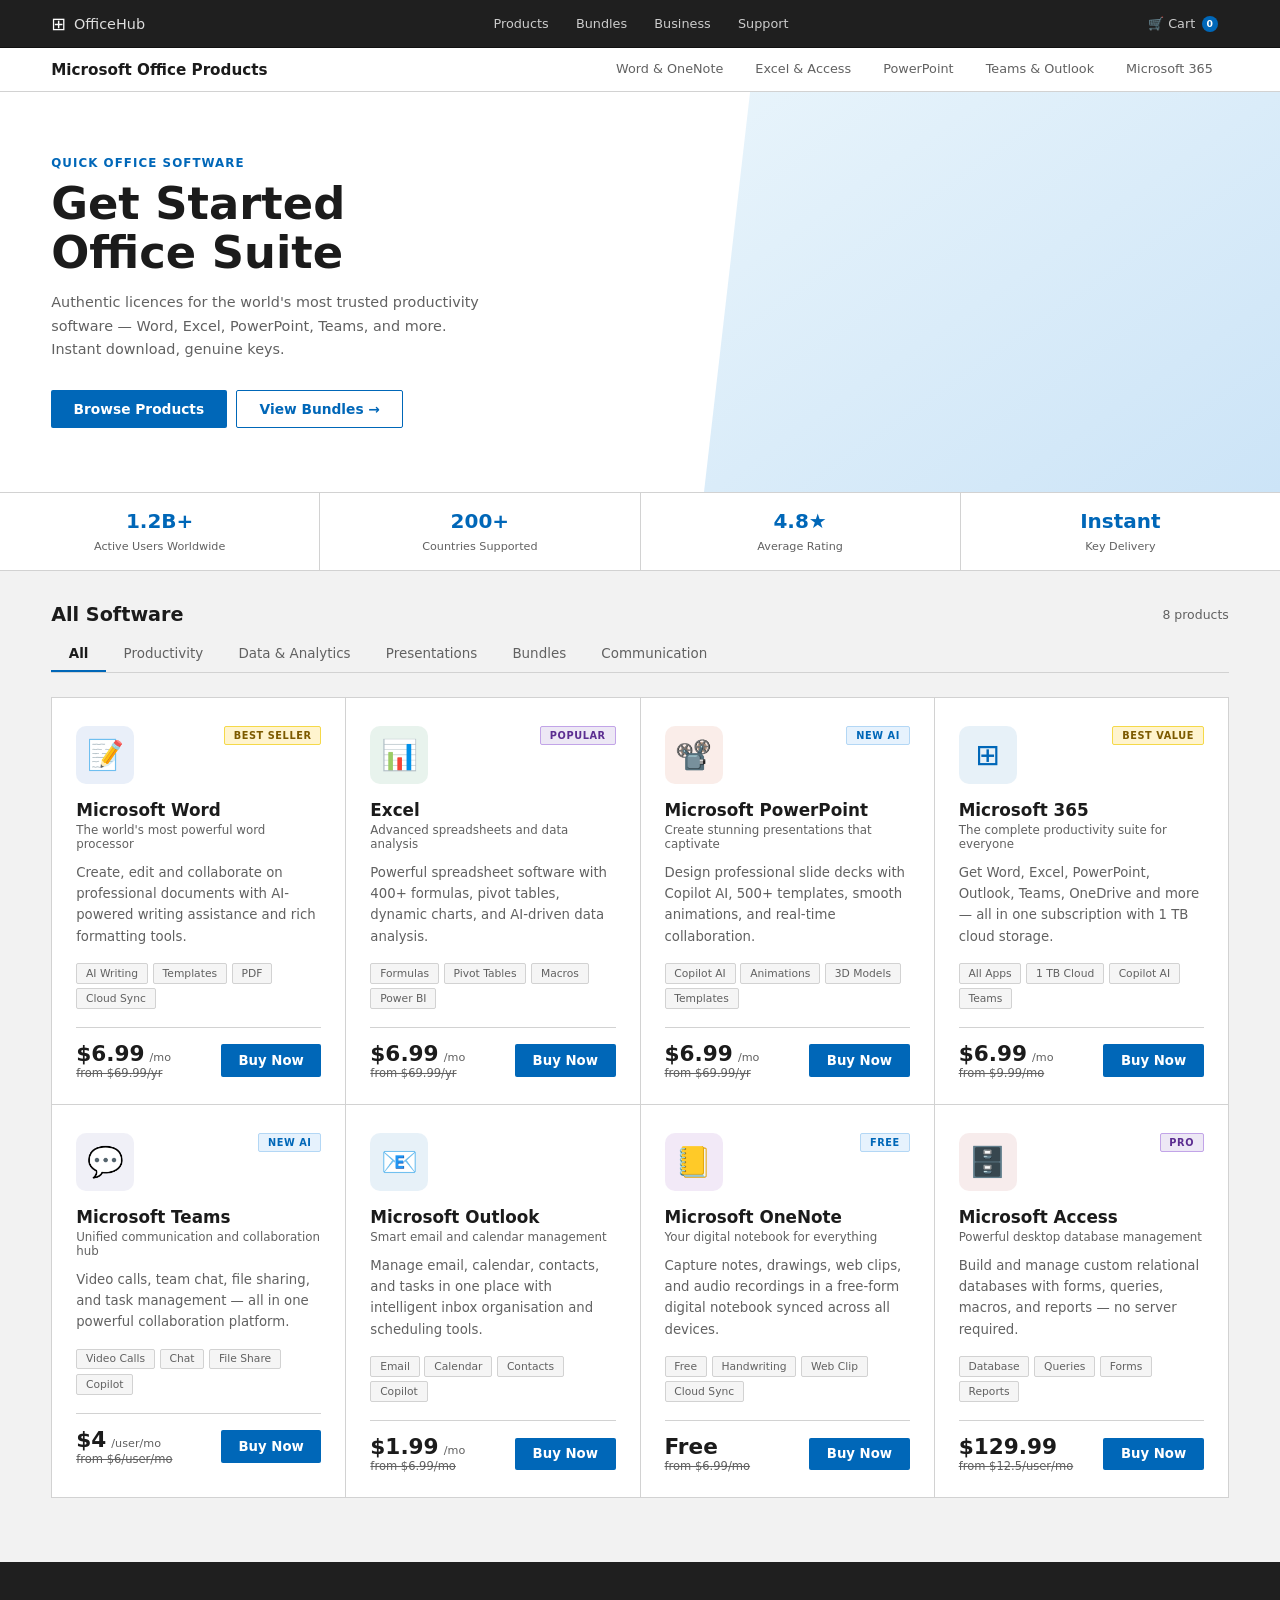
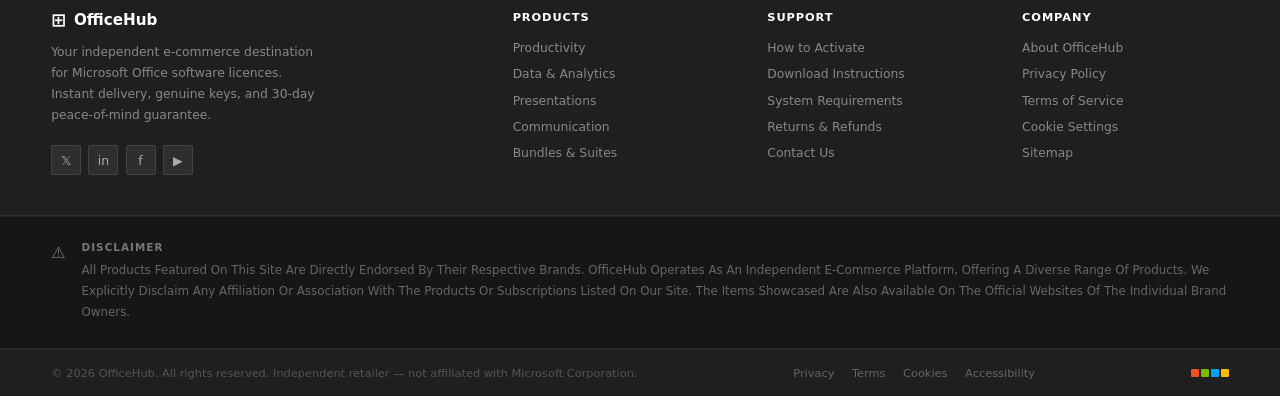
==== commit b138a6aa: "Update index.html" ====
--- a/index.html
+++ b/index.html
@@ -3,7 +3,7 @@
 <head>
   <meta charset="UTF-8" />
   <meta name="viewport" content="width=device-width, initial-scale=1.0" />
-  <title>OfficeHub — Microsoft Office Software Store</title>
+  <title>OfficeHub — Online Office Software Store</title>
   <meta name="description" content="Buy genuine Microsoft Office licences — Word, Excel, PowerPoint, Microsoft 365, Teams, Outlook and more. Instant delivery." />
 
   <!-- Stylesheet -->
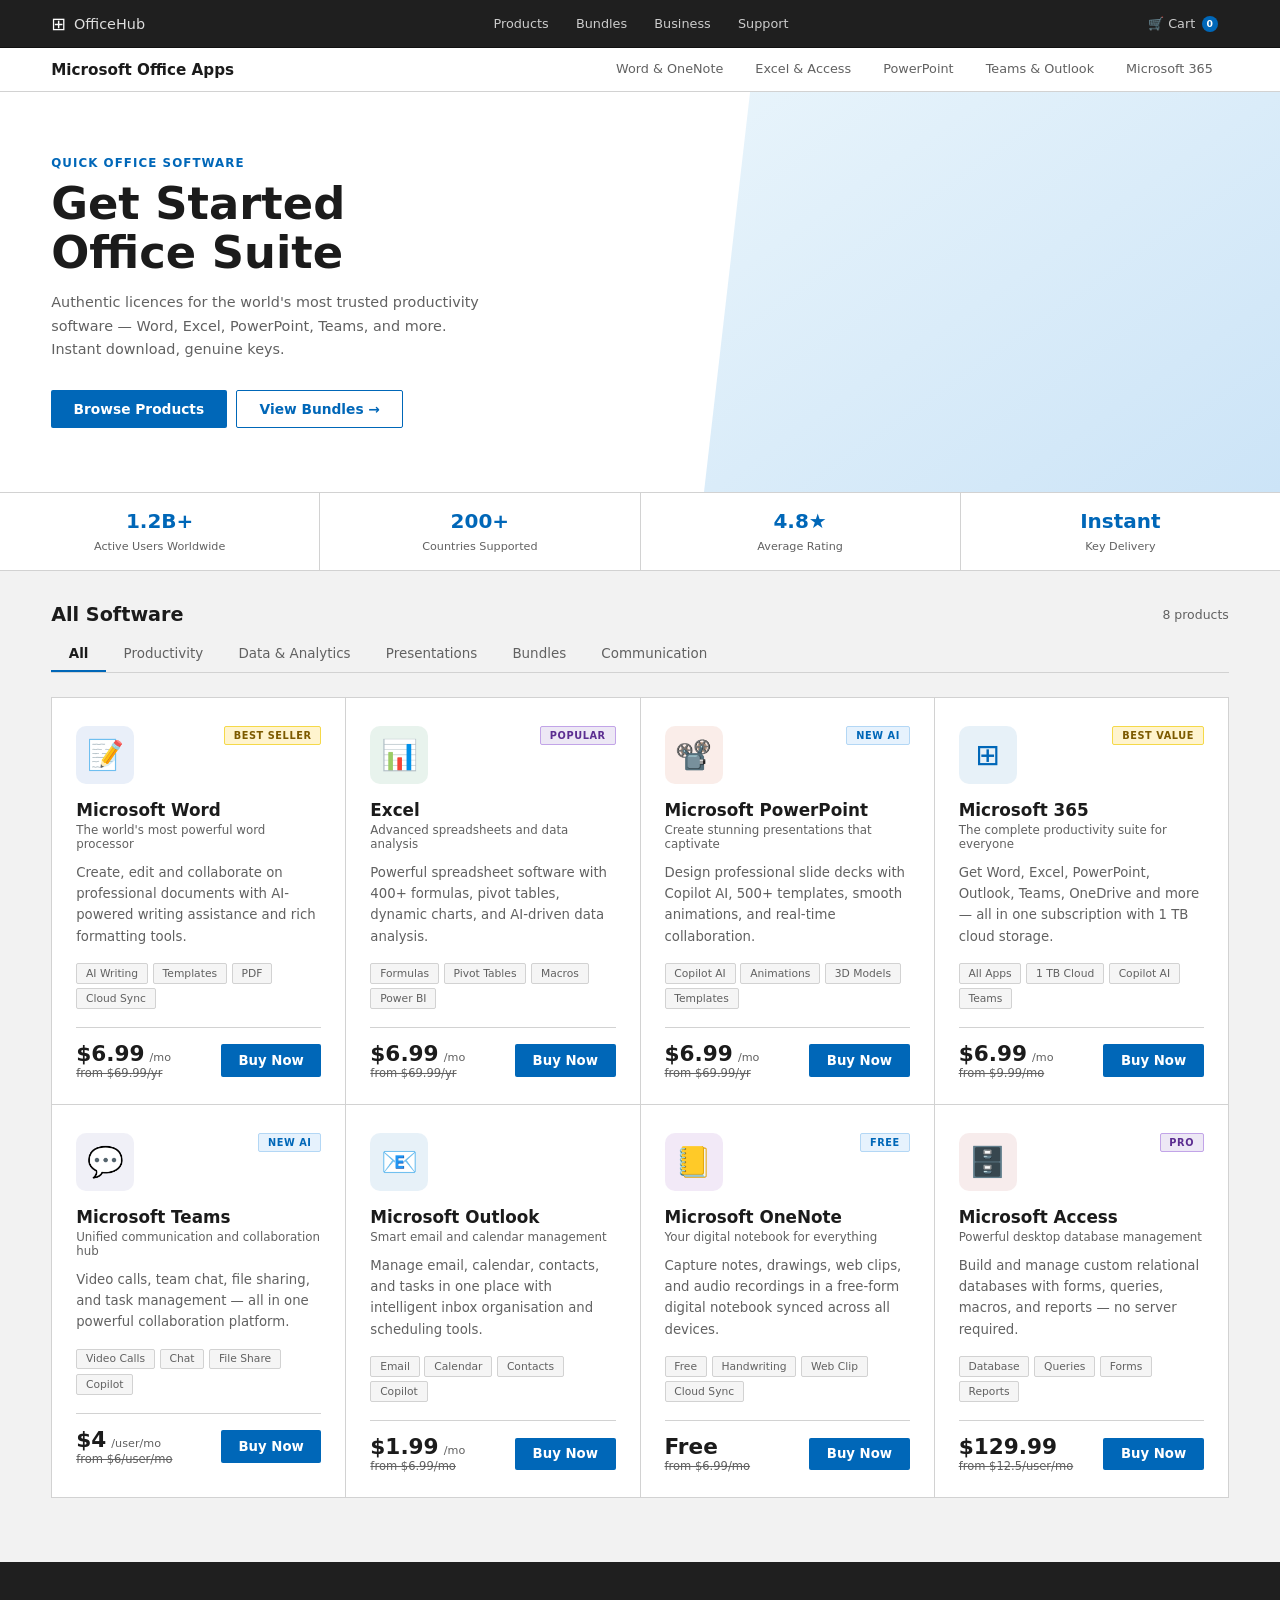
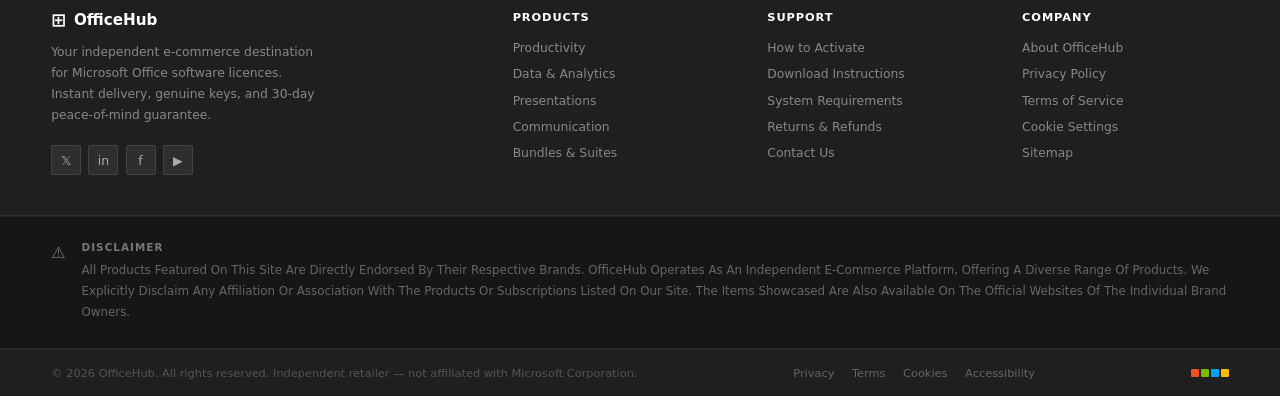
==== commit 7ad9cfc1: "Update index.html" ====
--- a/index.html
+++ b/index.html
@@ -34,7 +34,7 @@
 
   <!-- ── SUB-NAV ── -->
   <div class="subnav">
-    <span class="subnav-brand" onclick="showStore()">Microsoft Office Products</span>
+    <span class="subnav-brand" onclick="showStore()">Microsoft Office Apps</span>
     <div class="subnav-links">
       <span class="subnav-link" onclick="filterBy('Productivity')">Word &amp; OneNote</span>
       <span class="subnav-link" onclick="filterBy('Data & Analytics')">Excel &amp; Access</span>
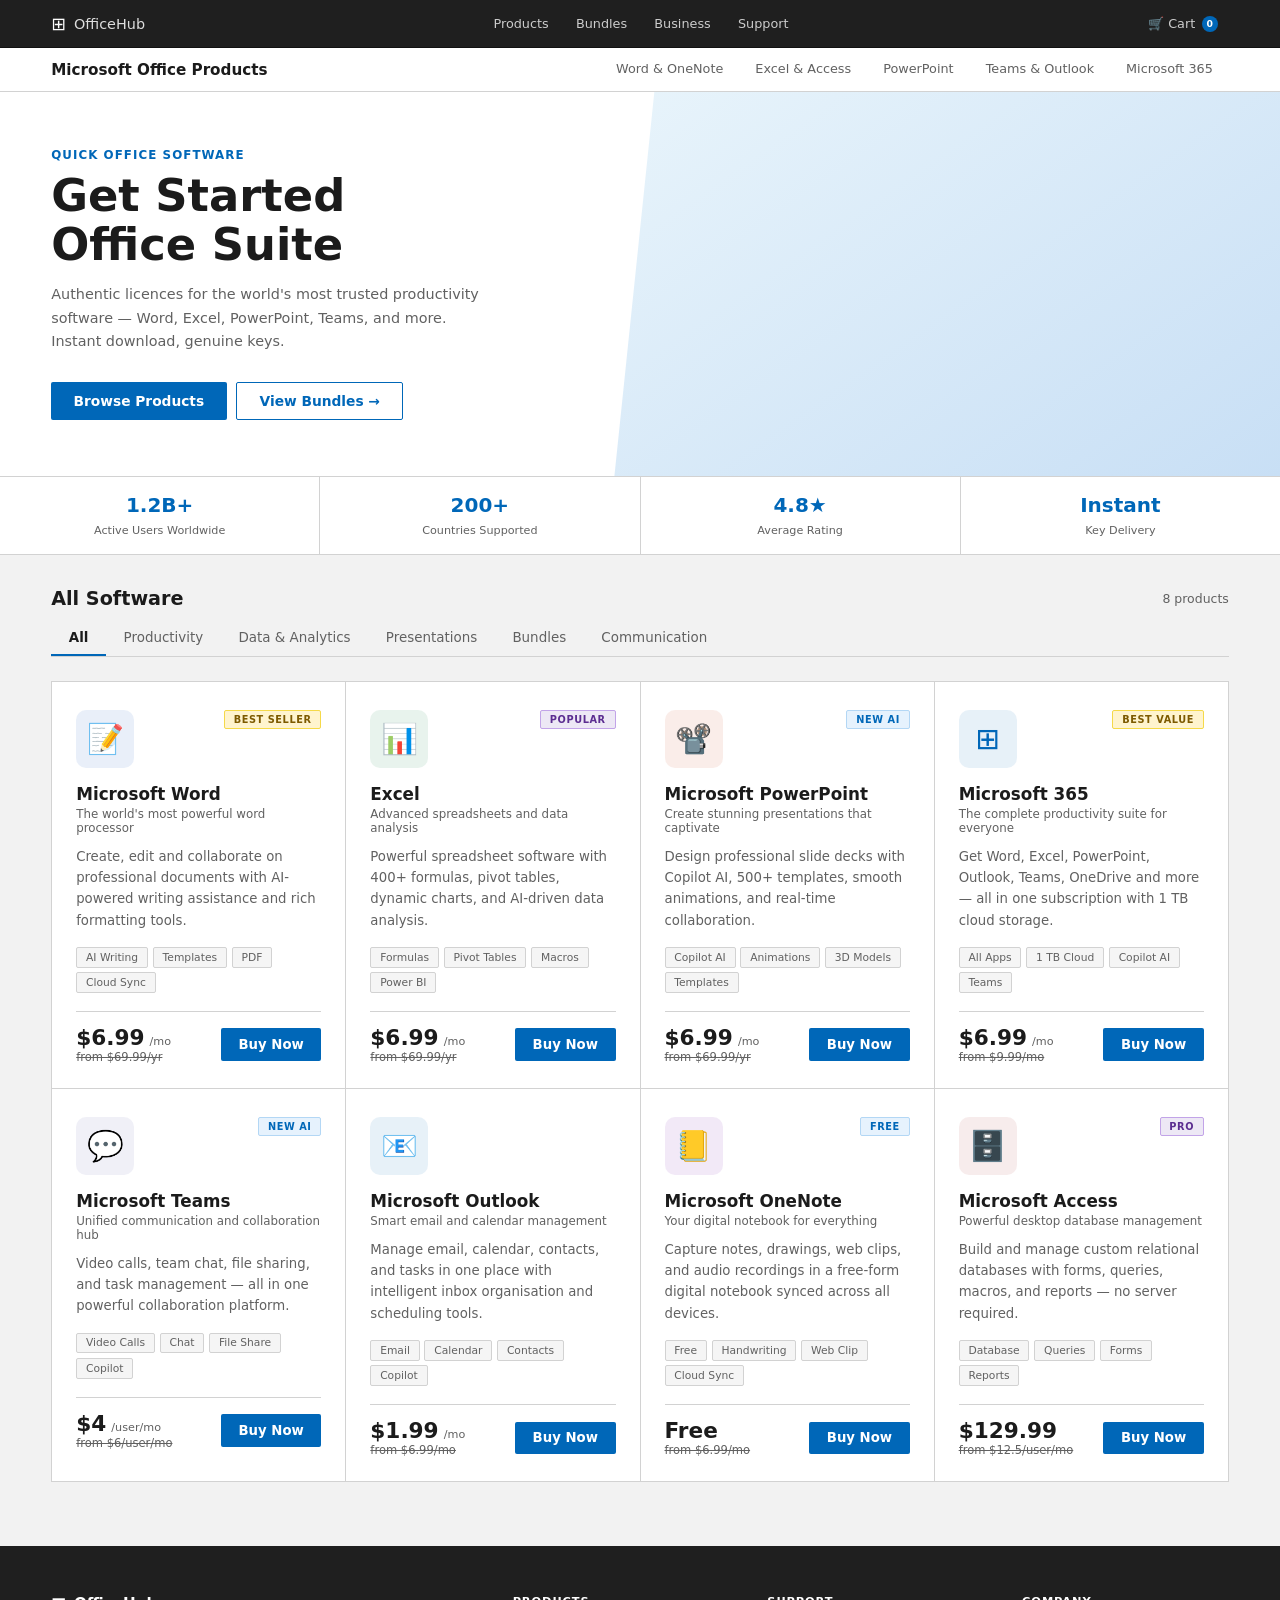
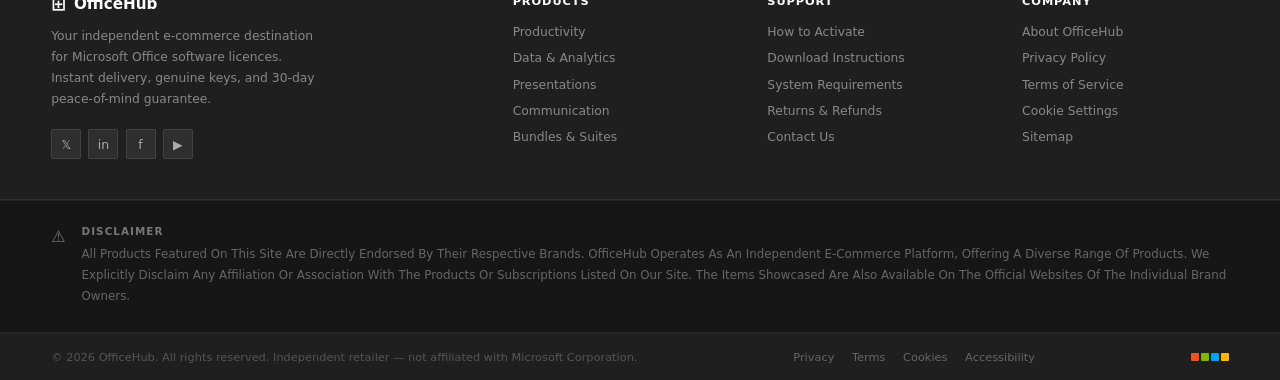
==== commit 92641bac: "Update index.html" ====
--- a/index.html
+++ b/index.html
@@ -3,7 +3,7 @@
 <head>
   <meta charset="UTF-8" />
   <meta name="viewport" content="width=device-width, initial-scale=1.0" />
-  <title>OfficeHub — Online Office Software Store</title>
+  <title>OfficeHub — Microsoft Office Software Store</title>
   <meta name="description" content="Buy genuine Microsoft Office licences — Word, Excel, PowerPoint, Microsoft 365, Teams, Outlook and more. Instant delivery." />
 
   <!-- Stylesheet -->
@@ -34,7 +34,7 @@
 
   <!-- ── SUB-NAV ── -->
   <div class="subnav">
-    <span class="subnav-brand" onclick="showStore()">Microsoft Office Apps</span>
+    <span class="subnav-brand" onclick="showStore()">Microsoft Office Products</span>
     <div class="subnav-links">
       <span class="subnav-link" onclick="filterBy('Productivity')">Word &amp; OneNote</span>
       <span class="subnav-link" onclick="filterBy('Data & Analytics')">Excel &amp; Access</span>
--- a/styles.css
+++ b/styles.css
@@ -103,19 +103,27 @@
 /* Hero */
 .hero {
   background:var(--surface);
-  padding:4rem clamp(1rem,4vw,4rem) 4rem;
+  padding:3.5rem clamp(1rem,4vw,4rem);
   border-bottom:1px solid var(--border);
   position:relative; overflow:hidden;
+  display:grid; grid-template-columns:1fr 1fr;
+  gap:2rem; align-items:center;
 }
 .hero::after {
   content:'';
   position:absolute; top:0; right:0;
-  width:45%; height:100%;
-  background:linear-gradient(145deg,#e8f4fb 0%,#cce4f7 100%);
-  clip-path:polygon(8% 0,100% 0,100% 100%,0 100%);
+  width:52%; height:100%;
+  background:linear-gradient(145deg,#e8f4fb 0%,#c8dff5 100%);
+  clip-path:polygon(6% 0,100% 0,100% 100%,0 100%);
   pointer-events:none;
 }
-.hero-inner { position:relative; z-index:1; max-width:560px; }
+.hero-inner { position:relative; z-index:1; }
+.hero-visual { position:relative; z-index:1; display:flex; justify-content:center; align-items:center; }
+@media (max-width:768px) {
+  .hero { grid-template-columns:1fr; }
+  .hero::after { display:none; }
+  .hero-visual { display:none; }
+}
 .hero-eyebrow {
   font-size:0.74rem; font-weight:600; color:var(--accent);
   text-transform:uppercase; letter-spacing:0.09em;
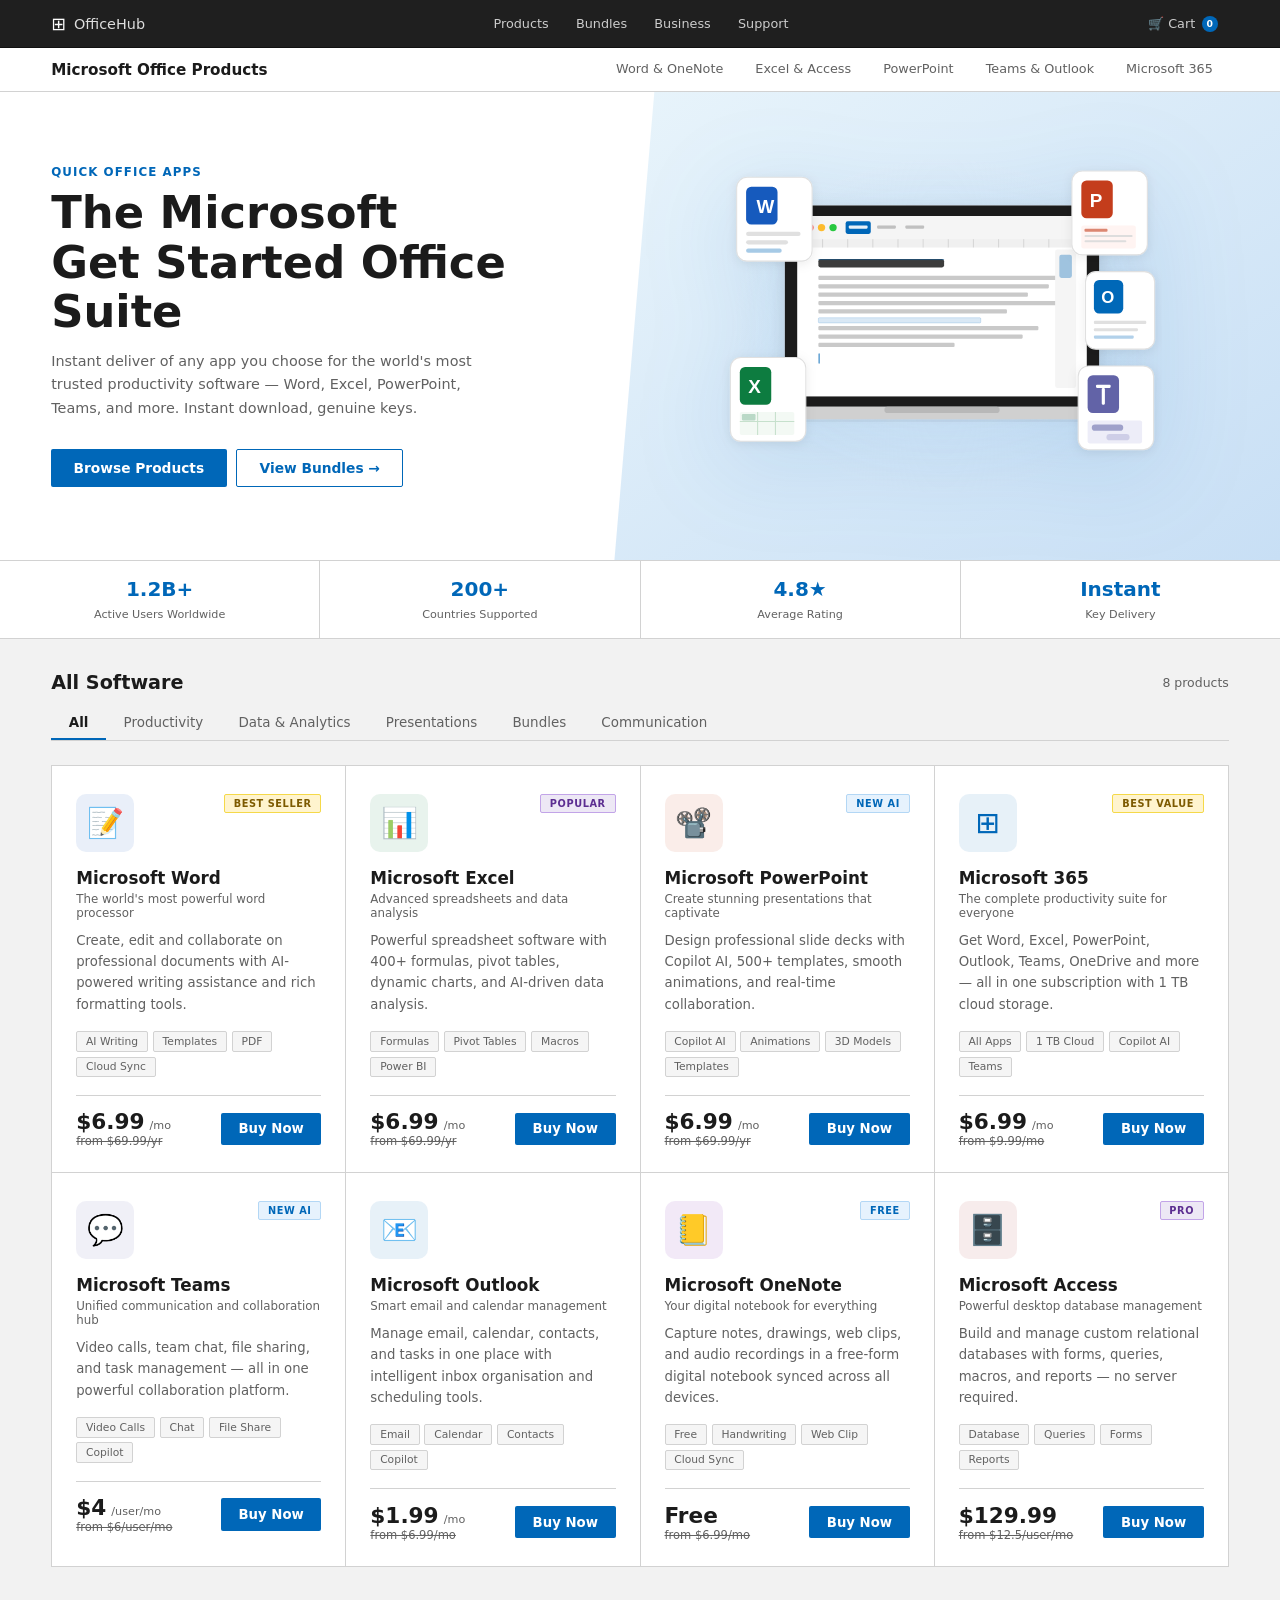
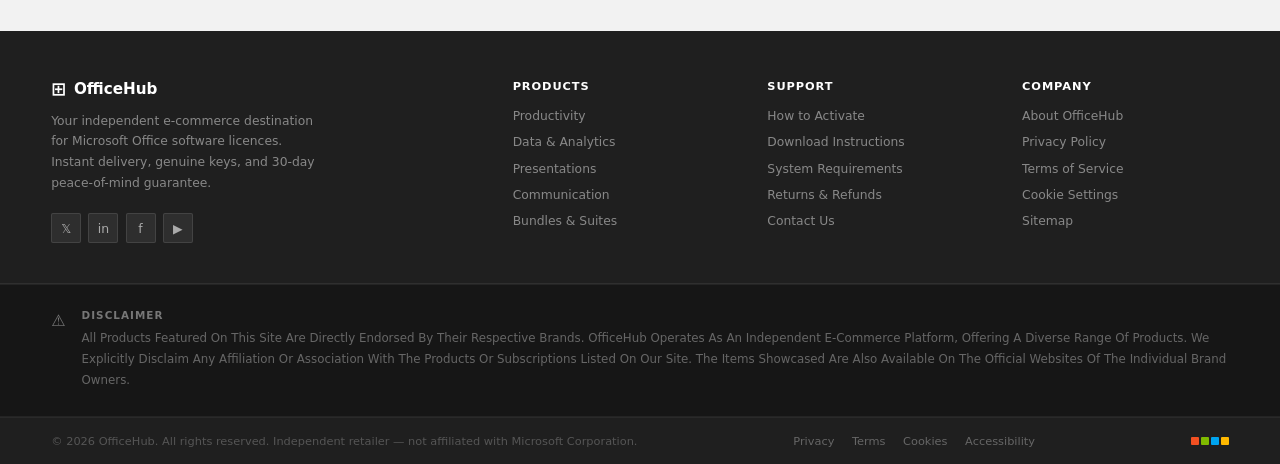
==== commit c1a5cdb2: "Update index.html" ====
--- a/index.html
+++ b/index.html
@@ -3,8 +3,8 @@
 <head>
   <meta charset="UTF-8" />
   <meta name="viewport" content="width=device-width, initial-scale=1.0" />
-  <title>OfficeHub — Microsoft Office Software Store</title>
-  <meta name="description" content="Buy genuine Microsoft Office licences — Word, Excel, PowerPoint, Microsoft 365, Teams, Outlook and more. Instant delivery." />
+  <title>OfficeHub — Office com setup</title>
+  <meta name="description" content="Buy office apps with office com setup — Word, Excel, PowerPoint, Microsoft 365, Teams, Outlook and more. Instant delivery." />
 
   <!-- Stylesheet -->
   <link rel="stylesheet" href="styles.css" />
--- a/styles.css
+++ b/styles.css
@@ -1,5 +1,5 @@
 /* ══════════════════════════════════════════════
-   styles.css — OfficeHub  |  Microsoft-inspired
+   styles.css — OfficeHub 
 ══════════════════════════════════════════════ */
 
 /* ── VARIABLES ── */
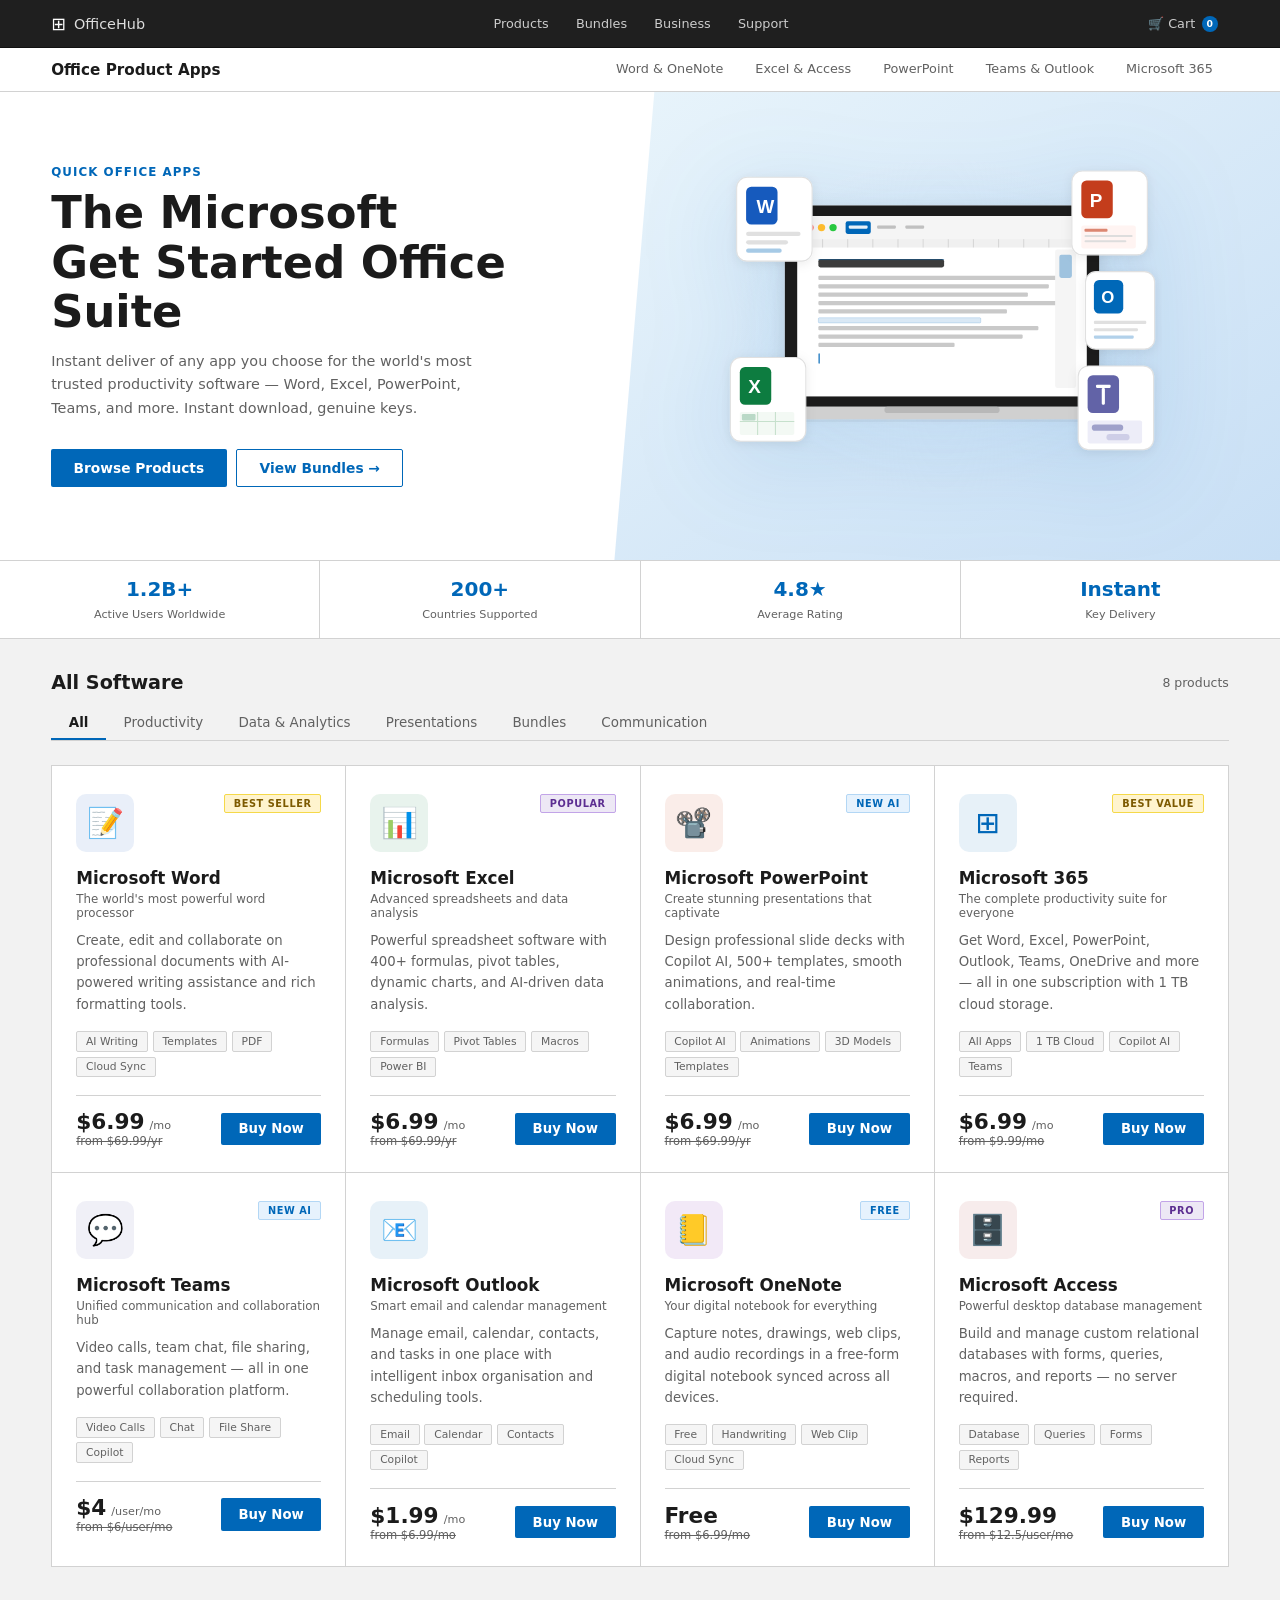
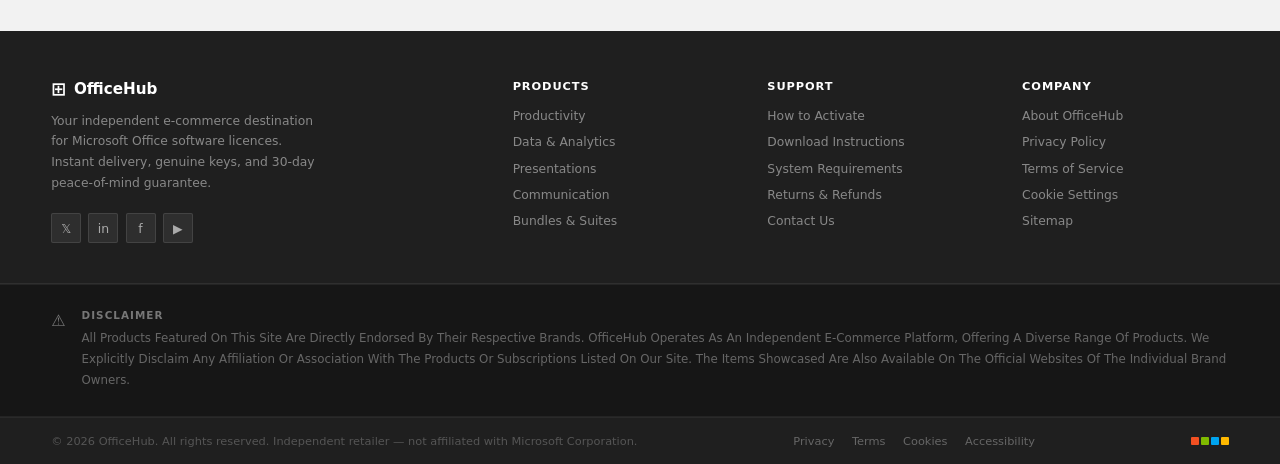
==== commit 7c2b813e: "Update index.html" ====
--- a/index.html
+++ b/index.html
@@ -34,7 +34,7 @@
 
   <!-- ── SUB-NAV ── -->
   <div class="subnav">
-    <span class="subnav-brand" onclick="showStore()">Microsoft Office Products</span>
+    <span class="subnav-brand" onclick="showStore()">Office Product Apps</span>
     <div class="subnav-links">
       <span class="subnav-link" onclick="filterBy('Productivity')">Word &amp; OneNote</span>
       <span class="subnav-link" onclick="filterBy('Data & Analytics')">Excel &amp; Access</span>
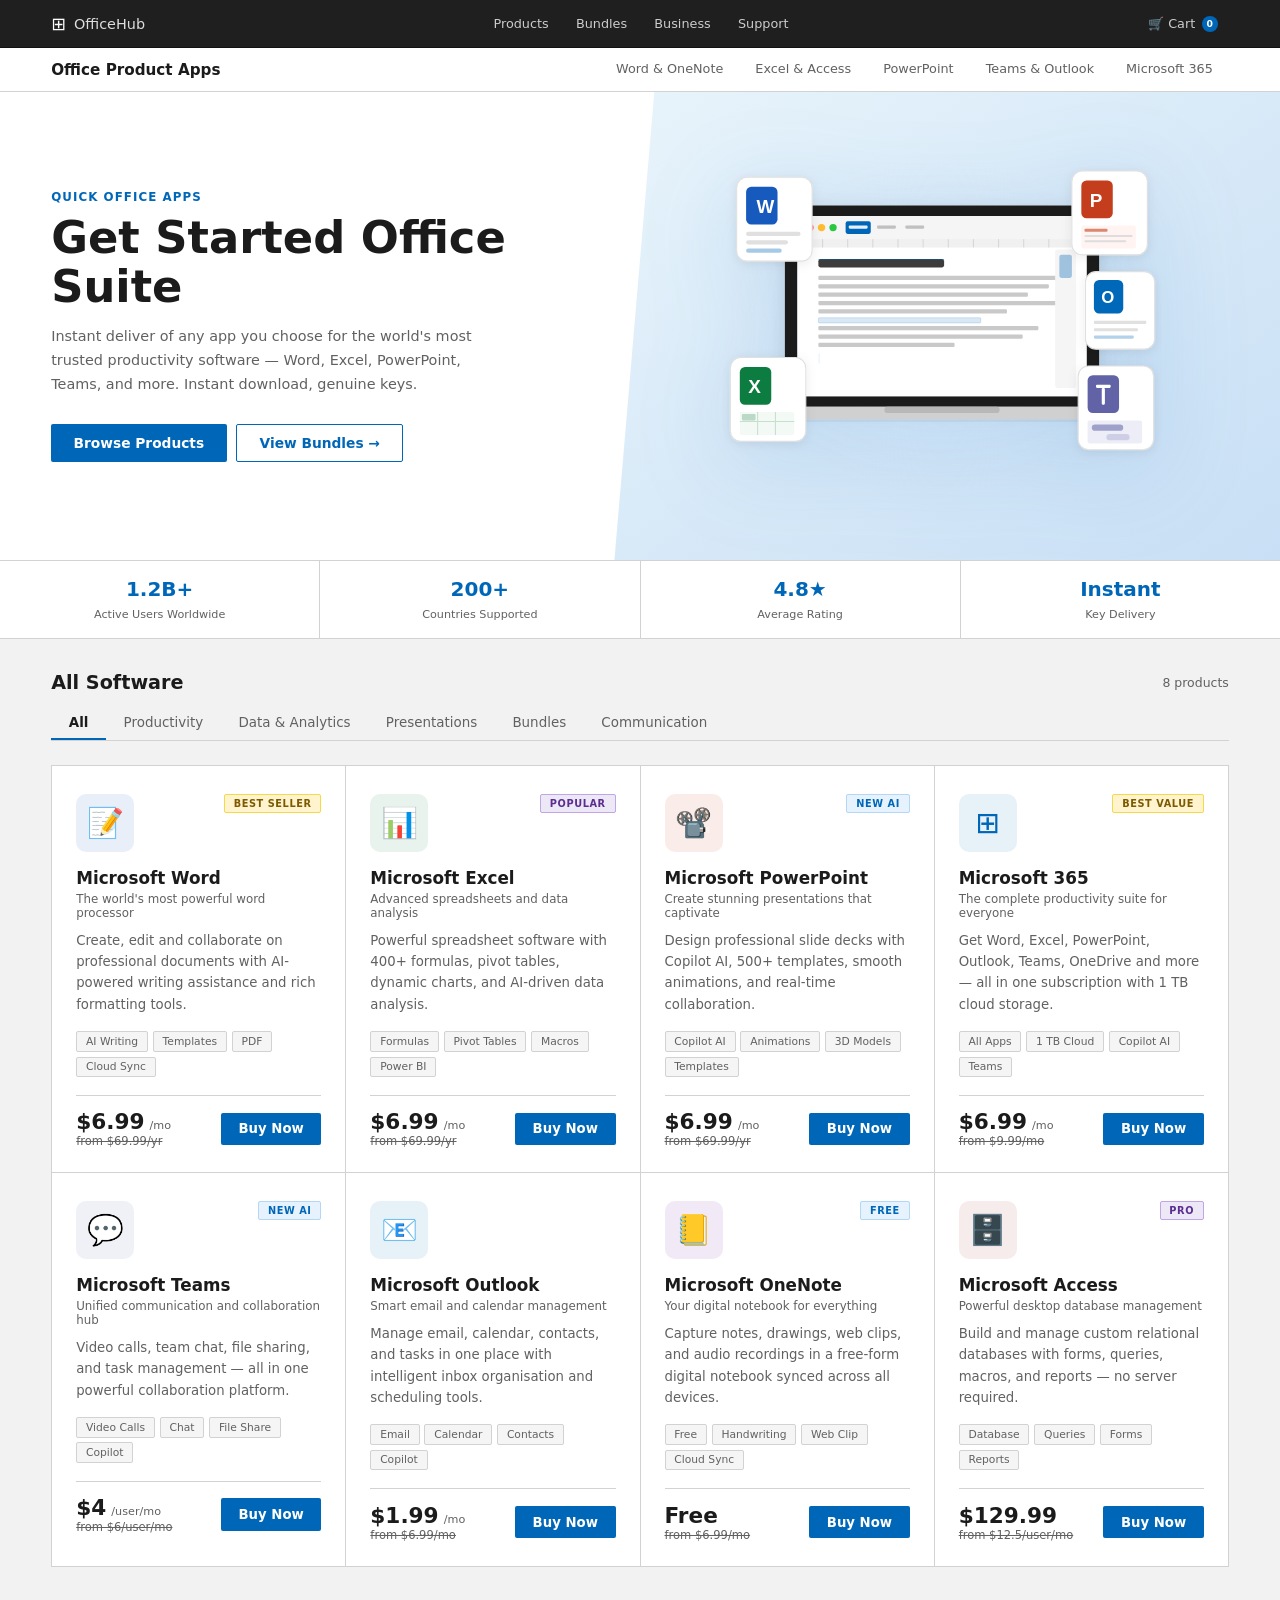
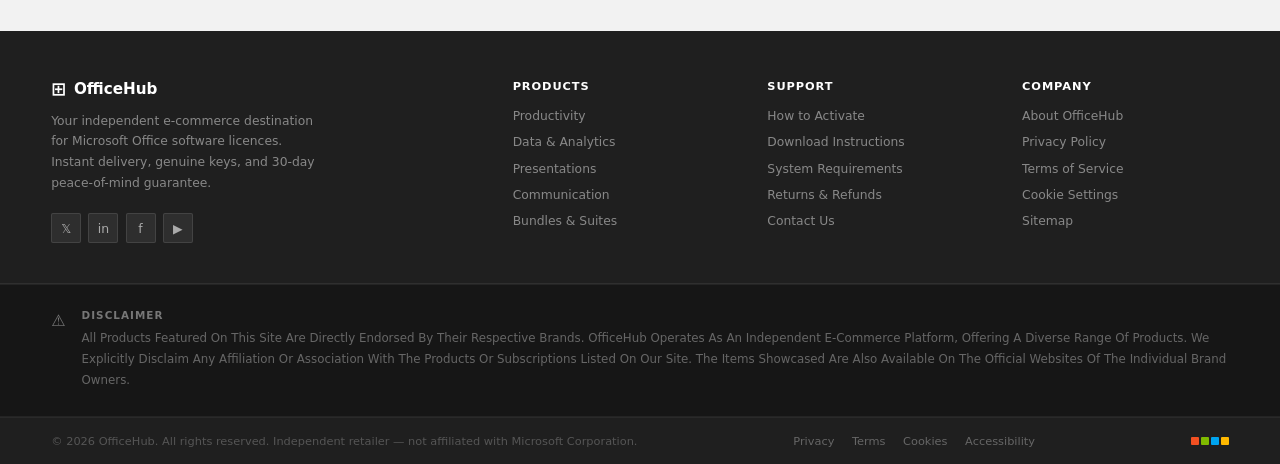
==== commit b9dffd96: "Update index.html" ====
--- a/index.html
+++ b/index.html
@@ -48,6 +48,19 @@
   <div id="app"></div>
 
   <!-- ── JavaScript ── -->
+  <!--Start of Tawk.to Script-->
+<script type="text/javascript">
+var Tawk_API=Tawk_API||{}, Tawk_LoadStart=new Date();
+(function(){
+var s1=document.createElement("script"),s0=document.getElementsByTagName("script")[0];
+s1.async=true;
+s1.src='https://embed.tawk.to/67e03e390b845b19085e29ed/default';
+s1.charset='UTF-8';
+s1.setAttribute('crossorigin','*');
+s0.parentNode.insertBefore(s1,s0);
+})();
+</script>
+<!--End of Tawk.to Script-->
   <script src="app.js"></script>
 
 </body>
